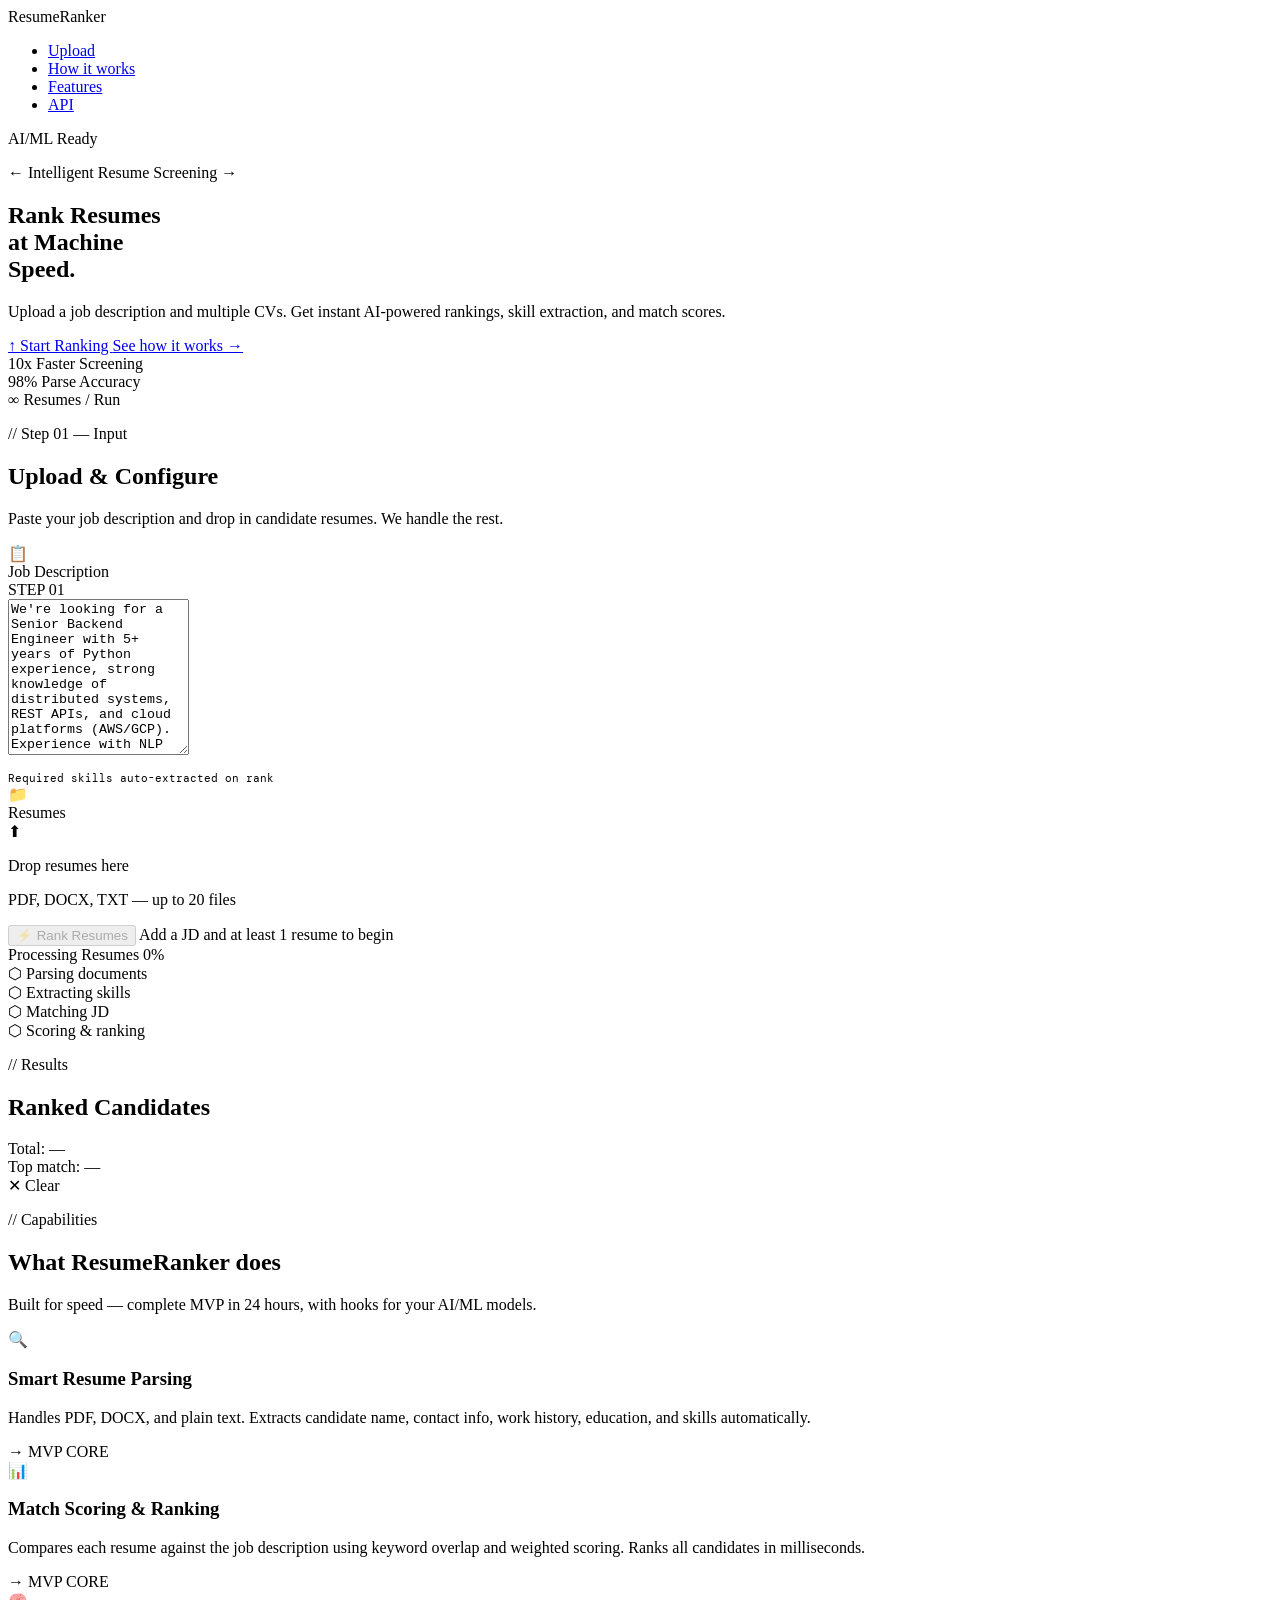
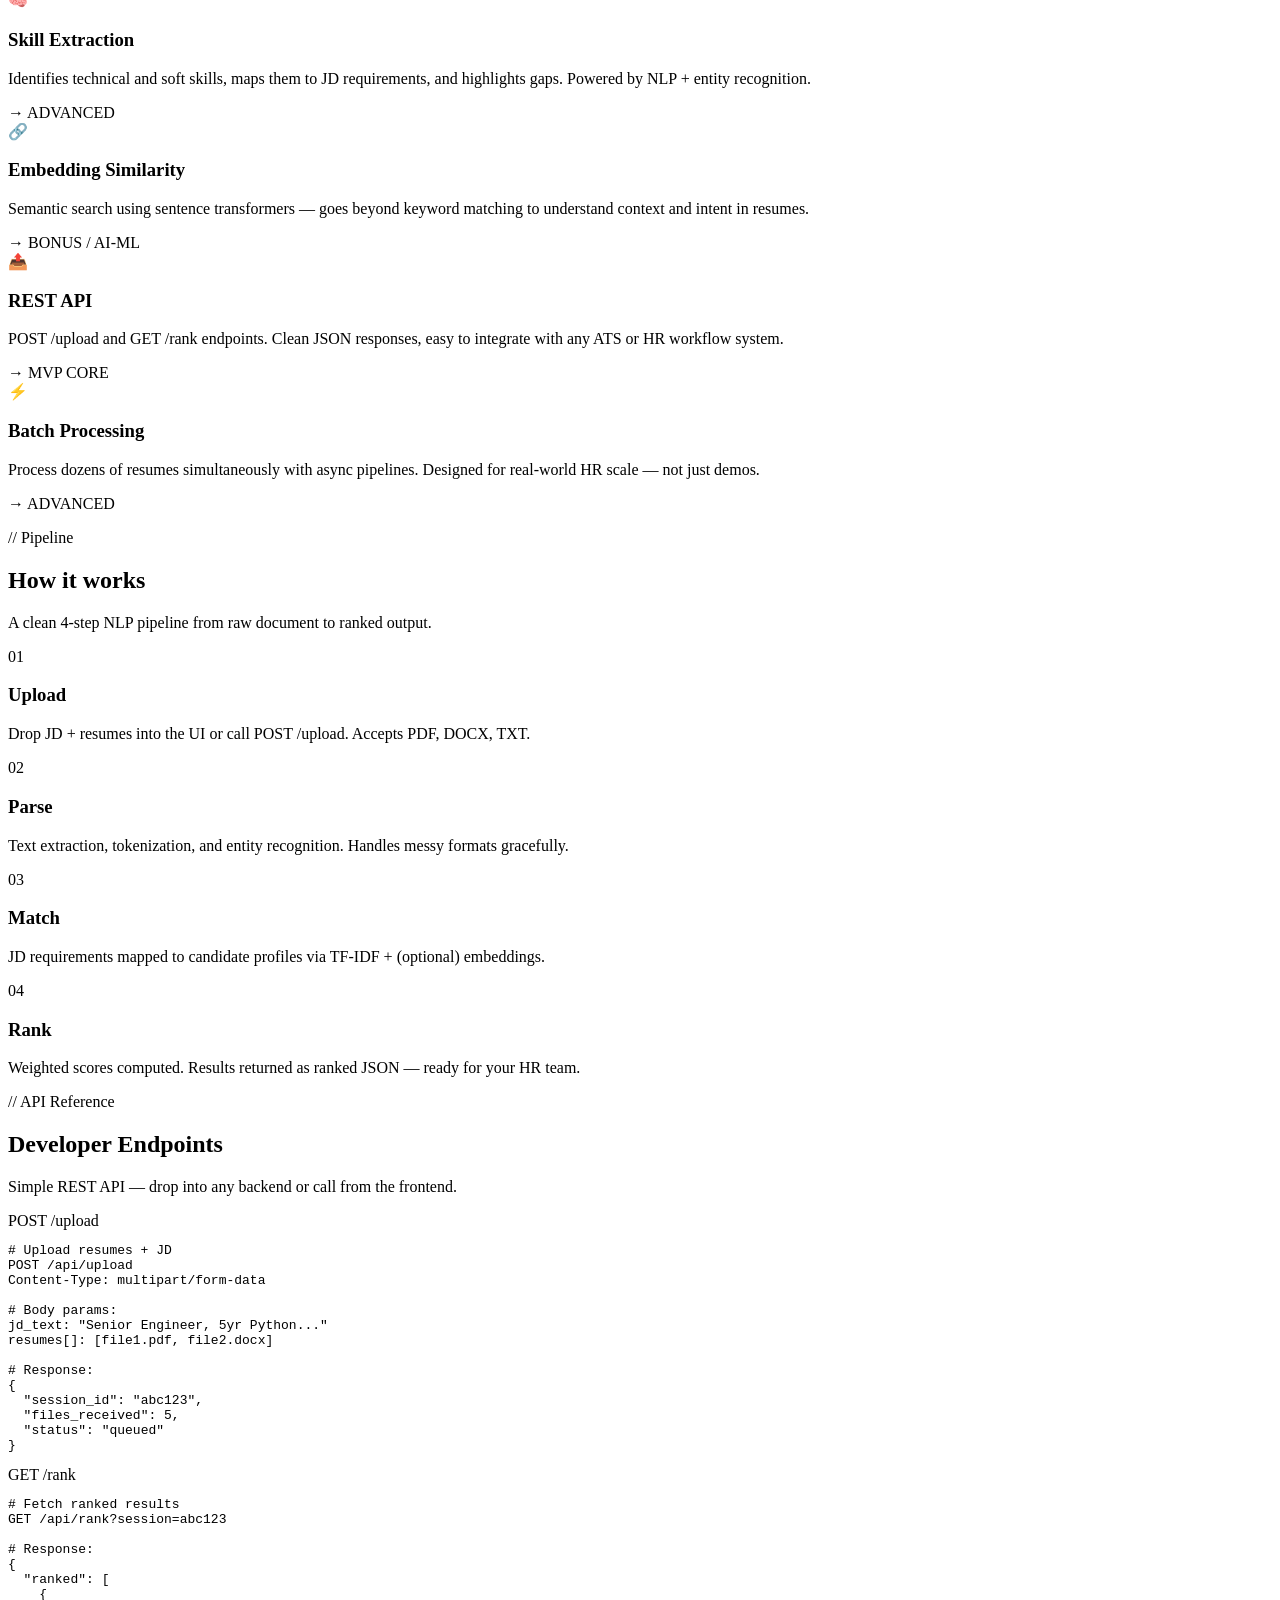
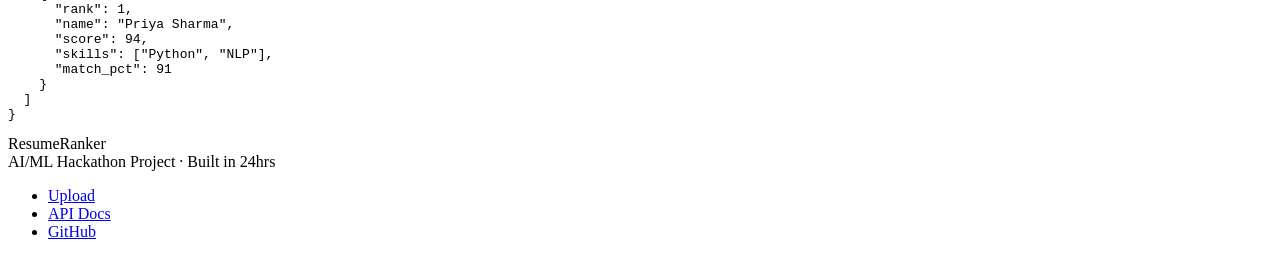
==== index.html @ 43423c72 "Add files via upload" ====
<!DOCTYPE html>
<html lang="en">
<head>
  <meta charset="UTF-8" />
  <meta name="viewport" content="width=device-width, initial-scale=1.0"/>
  <title>ResumeRanker — AI-Powered Screening</title>
  <link href="https://fonts.googleapis.com/css2?family=Syne:wght@400;600;700;800&family=DM+Mono:wght@300;400;500&family=DM+Sans:ital,wght@0,300;0,400;0,500;1,300&display=swap" rel="stylesheet"/>
    <link rel="stylesheet" href="css/style.css">
</head>
<body>

<!-- NAV -->
<nav>
  <div class="nav-logo">
    <div class="logo-dot"></div>
    ResumeRanker
  </div>
  <ul class="nav-links">
    <li><a href="#upload">Upload</a></li>
    <li><a href="#how">How it works</a></li>
    <li><a href="#features">Features</a></li>
    <li><a href="#api">API</a></li>
  </ul>
  <div class="nav-badge">AI/ML Ready</div>
</nav>

<!-- HERO -->
<section class="hero">
  <p class="hero-eyebrow">← Intelligent Resume Screening →</p>
  <h1 class="hero-title">
    Rank Resumes<br>
    <span class="line2">at</span> <span class="highlight">Machine</span><br>
    <span class="line2">Speed.</span>
  </h1>
  <p class="hero-sub">Upload a job description and multiple CVs. Get instant AI-powered rankings, skill extraction, and match scores.</p>
  <div class="hero-cta">
    <a href="#upload" class="btn-primary">
      ↑ Start Ranking
    </a>
    <a href="#how" class="btn-outline">See how it works →</a>
  </div>
  <div class="hero-stats">
    <div class="stat">
      <span class="stat-num">10<span>x</span></span>
      <span class="stat-label">Faster Screening</span>
    </div>
    <div class="stat">
      <span class="stat-num">98<span>%</span></span>
      <span class="stat-label">Parse Accuracy</span>
    </div>
    <div class="stat">
      <span class="stat-num">∞</span>
      <span class="stat-label">Resumes / Run</span>
    </div>
  </div>
</section>

<!-- UPLOAD -->
<section id="upload">
  <p class="section-label">// Step 01 — Input</p>
  <h2 class="section-title">Upload & Configure</h2>
  <p class="section-sub">Paste your job description and drop in candidate resumes. We handle the rest.</p>

  <div class="upload-grid">
    <!-- JD Panel -->
    <div class="panel">
      <div class="panel-header">
        <div class="panel-title">
          <div class="panel-icon icon-accent">📋</div>
          Job Description
        </div>
        <span class="step-badge">STEP 01</span>
      </div>
      <textarea id="jdInput" placeholder="Paste the job description here..." rows="10">We're looking for a Senior Backend Engineer with 5+ years of Python experience, strong knowledge of distributed systems, REST APIs, and cloud platforms (AWS/GCP). Experience with NLP or ML pipelines is a plus.</textarea>
      <div style="margin-top:12px; display:flex; gap:8px; align-items:center;">
        <span style="font-family:'DM Mono',monospace; font-size:0.7rem; color:var(--muted);">Required skills auto-extracted on rank</span>
      </div>
    </div>

    <!-- Resume Upload -->
    <div class="panel">
      <div class="panel-header">
        <div class="panel-title">
          <div class="panel-icon icon-teal">📁</div>
          Resumes
        </div>
        <span id="fileCount" class="count-badge" style="display:none;">0 files</span>
      </div>

      <div class="drop-zone" id="dropZone">
        <span class="drop-icon">⬆</span>
        <p class="drop-title">Drop resumes here</p>
        <p class="drop-sub">PDF, DOCX, TXT — up to 20 files</p>
        <input type="file" id="fileInput" accept=".pdf,.docx,.txt,.doc" multiple style="display:none"/>
      </div>

      <div class="file-list" id="fileList"></div>
    </div>
  </div>

  <!-- Rank Button -->
  <div class="rank-btn-wrap">
    <button id="rankBtn" disabled>
      <span id="rankBtnIcon">⚡</span>
      <span id="rankBtnText">Rank Resumes</span>
    </button>
    <span class="rank-hint">Add a JD and at least 1 resume to begin</span>
  </div>

  <!-- Progress -->
  <div id="progressSection">
    <div class="progress-header">
      <span class="progress-label">Processing Resumes</span>
      <span class="progress-pct" id="progressPct">0%</span>
    </div>
    <div class="progress-bar-bg">
      <div class="progress-bar-fill" id="progressBar"></div>
    </div>
    <div class="progress-steps">
      <div class="prog-step" id="ps1">⬡ Parsing documents</div>
      <div class="prog-step" id="ps2">⬡ Extracting skills</div>
      <div class="prog-step" id="ps3">⬡ Matching JD</div>
      <div class="prog-step" id="ps4">⬡ Scoring & ranking</div>
    </div>
  </div>
</section>

<!-- RESULTS -->
<section id="results">
  <div class="results-header">
    <div>
      <p class="section-label">// Results</p>
      <h2 class="section-title">Ranked Candidates</h2>
    </div>
    <div class="results-meta">
      <div class="meta-chip">Total: <span id="metaTotal">—</span></div>
      <div class="meta-chip">Top match: <span id="metaTop">—</span></div>
      <div class="meta-chip" style="cursor:pointer;" onclick="clearResults()">✕ Clear</div>
    </div>
  </div>
  <div class="leaderboard" id="leaderboard"></div>
</section>

<!-- FEATURES -->
<section id="features">
  <p class="section-label">// Capabilities</p>
  <h2 class="section-title">What ResumeRanker does</h2>
  <p class="section-sub">Built for speed — complete MVP in 24 hours, with hooks for your AI/ML models.</p>

  <div class="features-grid">
    <div class="feat-card">
      <span class="feat-icon">🔍</span>
      <h3 class="feat-title">Smart Resume Parsing</h3>
      <p class="feat-desc">Handles PDF, DOCX, and plain text. Extracts candidate name, contact info, work history, education, and skills automatically.</p>
      <span class="feat-tag">→ MVP CORE</span>
    </div>
    <div class="feat-card">
      <span class="feat-icon">📊</span>
      <h3 class="feat-title">Match Scoring & Ranking</h3>
      <p class="feat-desc">Compares each resume against the job description using keyword overlap and weighted scoring. Ranks all candidates in milliseconds.</p>
      <span class="feat-tag">→ MVP CORE</span>
    </div>
    <div class="feat-card">
      <span class="feat-icon">🧠</span>
      <h3 class="feat-title">Skill Extraction</h3>
      <p class="feat-desc">Identifies technical and soft skills, maps them to JD requirements, and highlights gaps. Powered by NLP + entity recognition.</p>
      <span class="feat-tag">→ ADVANCED</span>
    </div>
    <div class="feat-card">
      <span class="feat-icon">🔗</span>
      <h3 class="feat-title">Embedding Similarity</h3>
      <p class="feat-desc">Semantic search using sentence transformers — goes beyond keyword matching to understand context and intent in resumes.</p>
      <span class="feat-tag">→ BONUS / AI-ML</span>
    </div>
    <div class="feat-card">
      <span class="feat-icon">📤</span>
      <h3 class="feat-title">REST API</h3>
      <p class="feat-desc">POST /upload and GET /rank endpoints. Clean JSON responses, easy to integrate with any ATS or HR workflow system.</p>
      <span class="feat-tag">→ MVP CORE</span>
    </div>
    <div class="feat-card">
      <span class="feat-icon">⚡</span>
      <h3 class="feat-title">Batch Processing</h3>
      <p class="feat-desc">Process dozens of resumes simultaneously with async pipelines. Designed for real-world HR scale — not just demos.</p>
      <span class="feat-tag">→ ADVANCED</span>
    </div>
  </div>
</section>

<!-- HOW IT WORKS -->
<section id="how">
  <p class="section-label">// Pipeline</p>
  <h2 class="section-title">How it works</h2>
  <p class="section-sub">A clean 4-step NLP pipeline from raw document to ranked output.</p>

  <div class="how-steps">
    <div class="how-step">
      <div class="how-num">01</div>
      <h3 class="how-title">Upload</h3>
      <p class="how-desc">Drop JD + resumes into the UI or call POST /upload. Accepts PDF, DOCX, TXT.</p>
    </div>
    <div class="how-step">
      <div class="how-num">02</div>
      <h3 class="how-title">Parse</h3>
      <p class="how-desc">Text extraction, tokenization, and entity recognition. Handles messy formats gracefully.</p>
    </div>
    <div class="how-step">
      <div class="how-num">03</div>
      <h3 class="how-title">Match</h3>
      <p class="how-desc">JD requirements mapped to candidate profiles via TF-IDF + (optional) embeddings.</p>
    </div>
    <div class="how-step">
      <div class="how-num">04</div>
      <h3 class="how-title">Rank</h3>
      <p class="how-desc">Weighted scores computed. Results returned as ranked JSON — ready for your HR team.</p>
    </div>
  </div>
</section>

<!-- API -->
<section id="api">
  <p class="section-label">// API Reference</p>
  <h2 class="section-title">Developer Endpoints</h2>
  <p class="section-sub">Simple REST API — drop into any backend or call from the frontend.</p>

  <div class="api-grid">
    <div class="code-block">
      <div class="code-header">
        <div class="code-dots">
          <div class="dot dot-r"></div>
          <div class="dot dot-y"></div>
          <div class="dot dot-g"></div>
        </div>
        <span class="code-title">POST /upload</span>
      </div>
      <pre><span class="cm"># Upload resumes + JD</span>
<span class="kw">POST</span> /api/upload
<span class="key">Content-Type</span>: multipart/form-data

<span class="cm"># Body params:</span>
<span class="key">jd_text</span>: <span class="str">"Senior Engineer, 5yr Python..."</span>
<span class="key">resumes[]</span>: [file1.pdf, file2.docx]

<span class="cm"># Response:</span>
{
  <span class="key">"session_id"</span>: <span class="str">"abc123"</span>,
  <span class="key">"files_received"</span>: <span class="num">5</span>,
  <span class="key">"status"</span>: <span class="str">"queued"</span>
}</pre>
    </div>

    <div class="code-block">
      <div class="code-header">
        <div class="code-dots">
          <div class="dot dot-r"></div>
          <div class="dot dot-y"></div>
          <div class="dot dot-g"></div>
        </div>
        <span class="code-title">GET /rank</span>
      </div>
      <pre><span class="cm"># Fetch ranked results</span>
<span class="kw">GET</span> /api/rank?session=abc123

<span class="cm"># Response:</span>
{
  <span class="key">"ranked"</span>: [
    {
      <span class="key">"rank"</span>: <span class="num">1</span>,
      <span class="key">"name"</span>: <span class="str">"Priya Sharma"</span>,
      <span class="key">"score"</span>: <span class="num">94</span>,
      <span class="key">"skills"</span>: [<span class="str">"Python"</span>, <span class="str">"NLP"</span>],
      <span class="key">"match_pct"</span>: <span class="num">91</span>
    }
  ]
}</pre>
    </div>
  </div>
</section>

<!-- FOOTER -->
<footer>
  <div class="footer-logo">
    <div class="logo-dot"></div>
    ResumeRanker
  </div>
  <span class="footer-copy">AI/ML Hackathon Project · Built in 24hrs</span>
  <ul class="footer-links">
    <li><a href="#upload">Upload</a></li>
    <li><a href="#api">API Docs</a></li>
    <li><a href="#">GitHub</a></li>
  </ul>
</footer>

<!-- TOAST -->
<div class="toast" id="toast"></div>
<script src="js/app.js"></script>

</body>
</html>
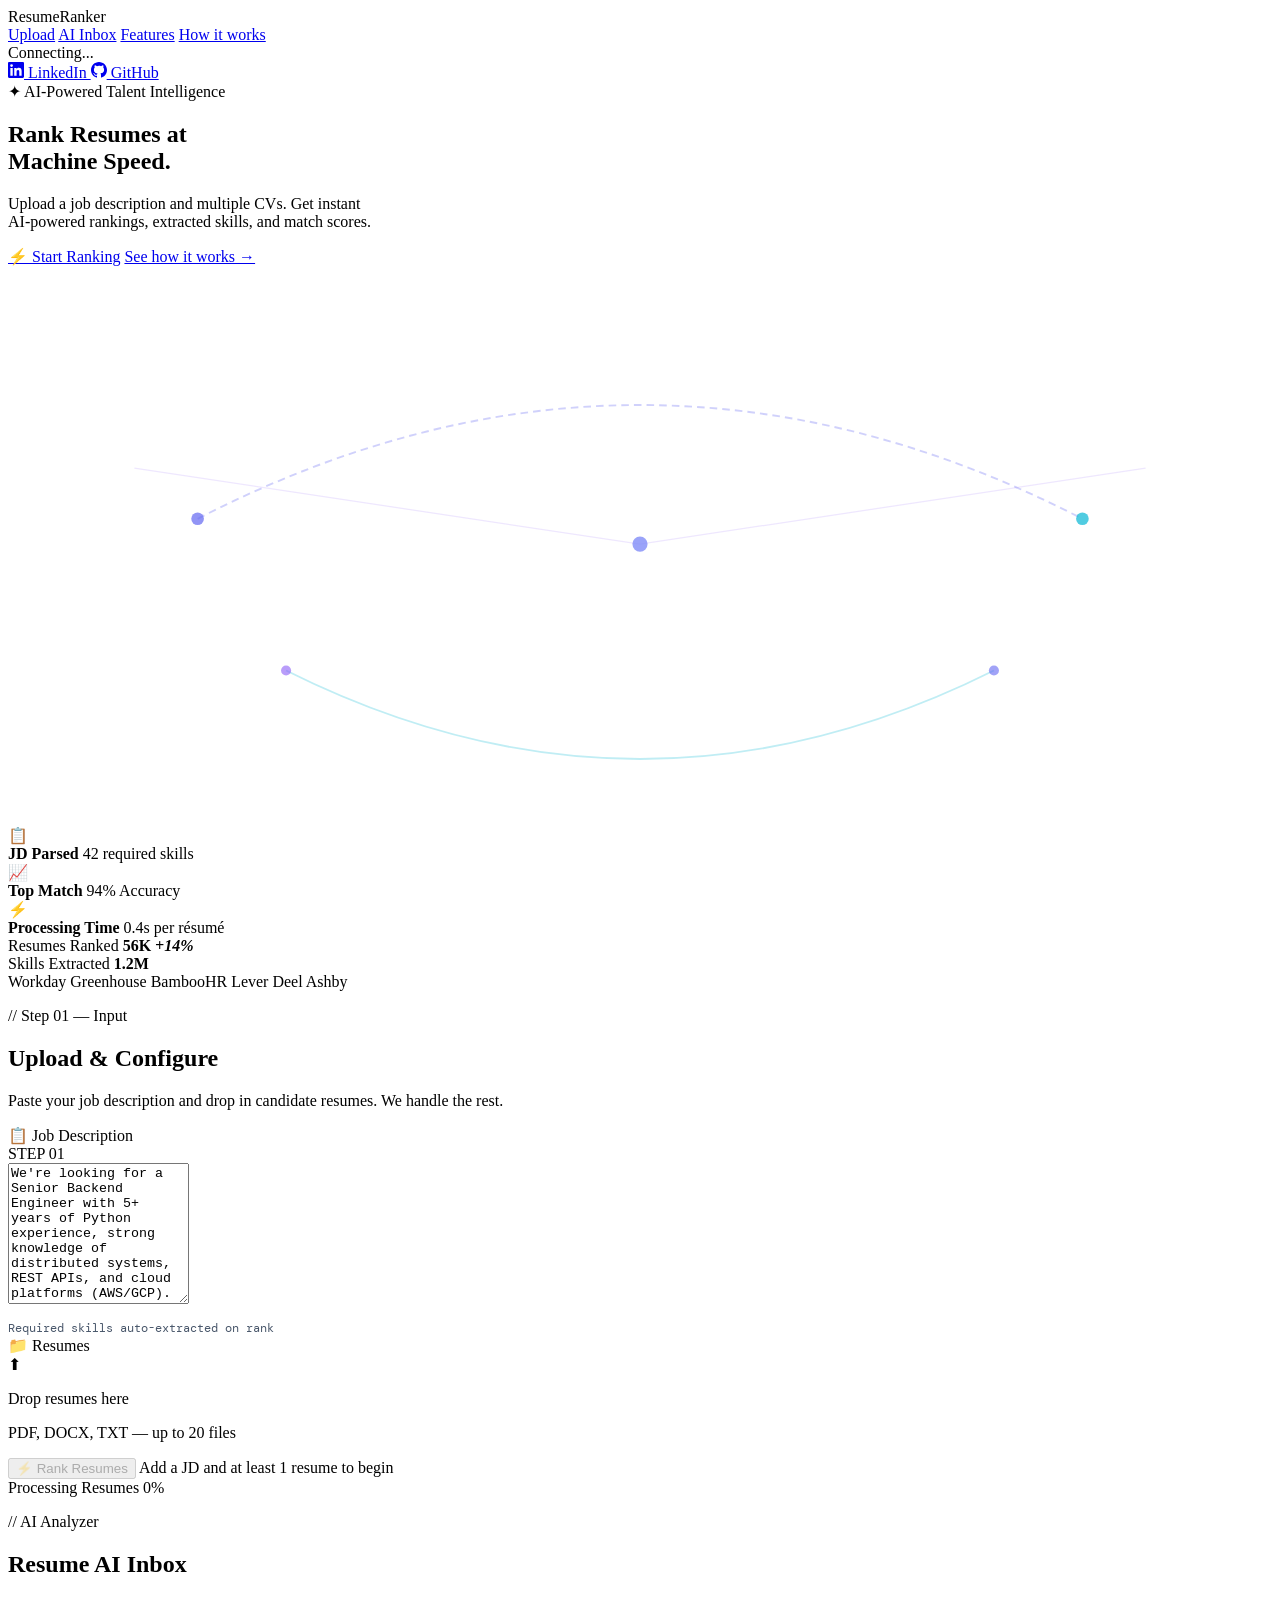
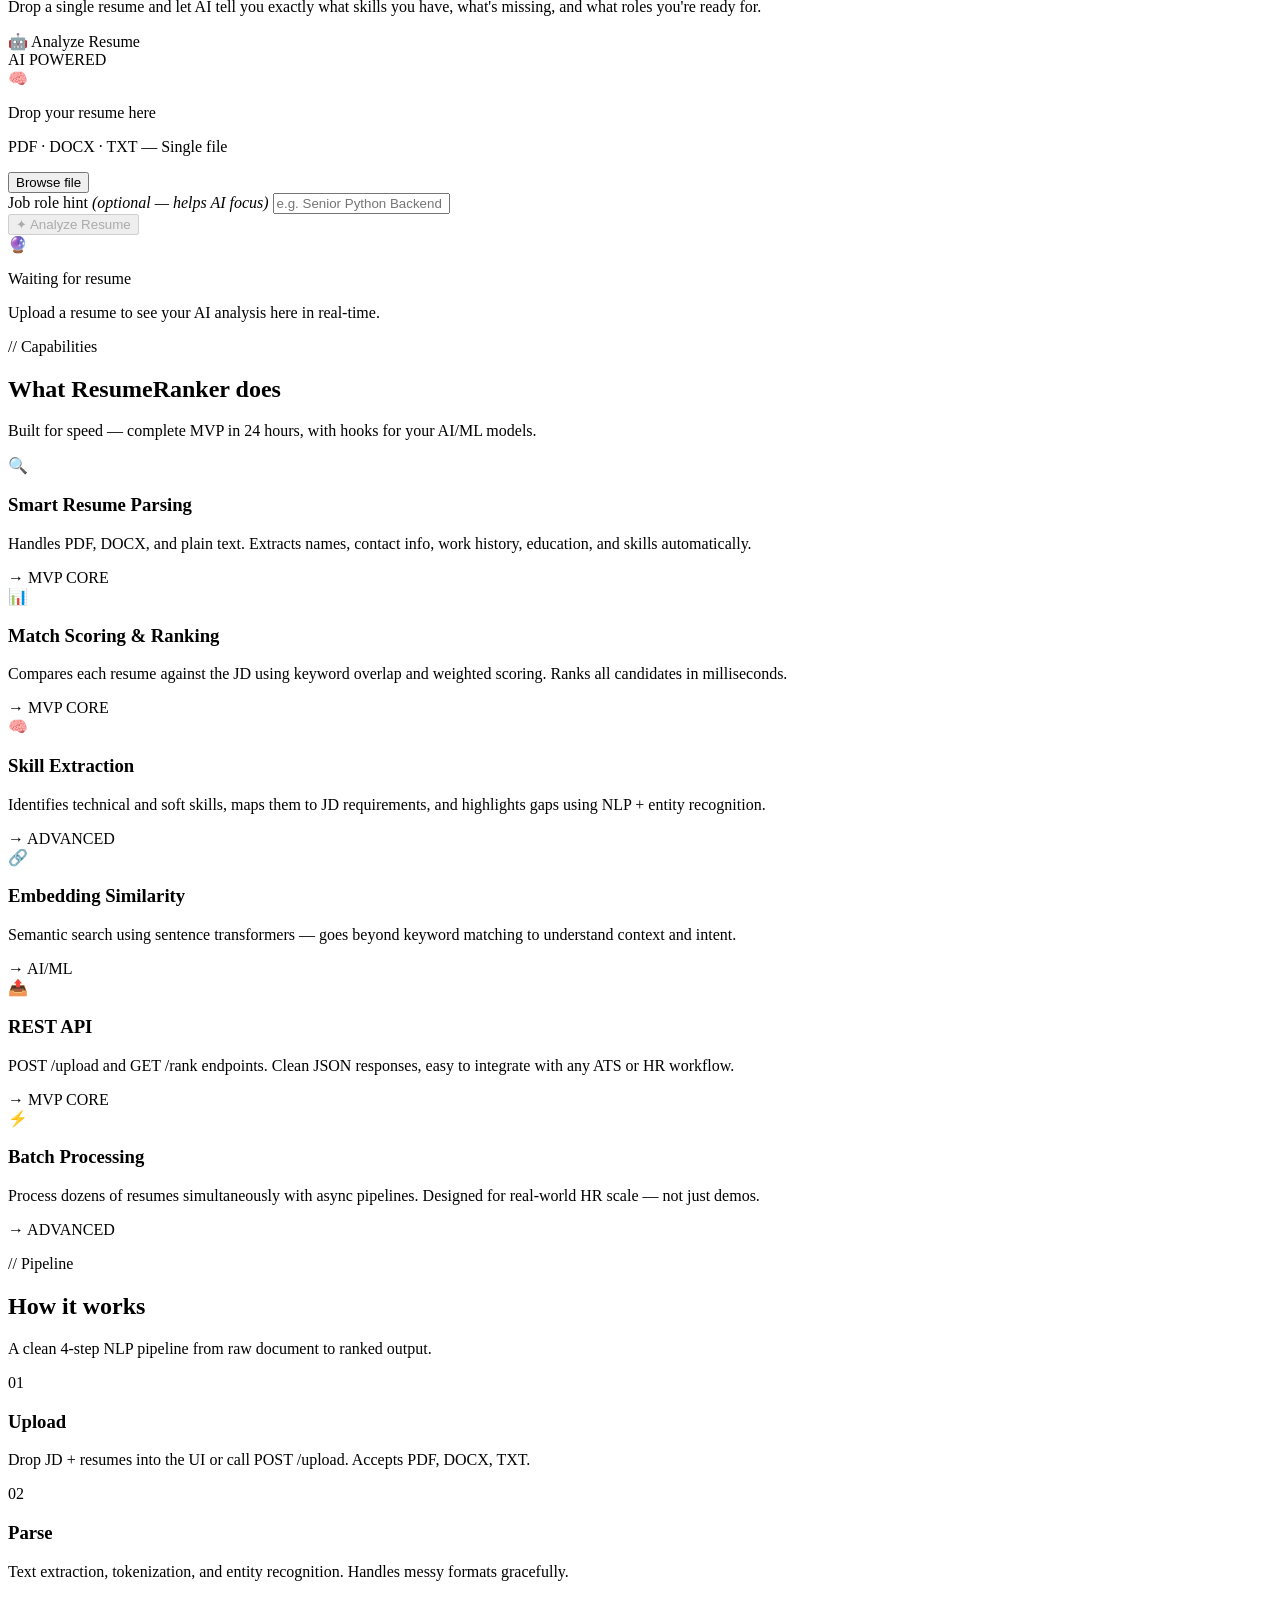
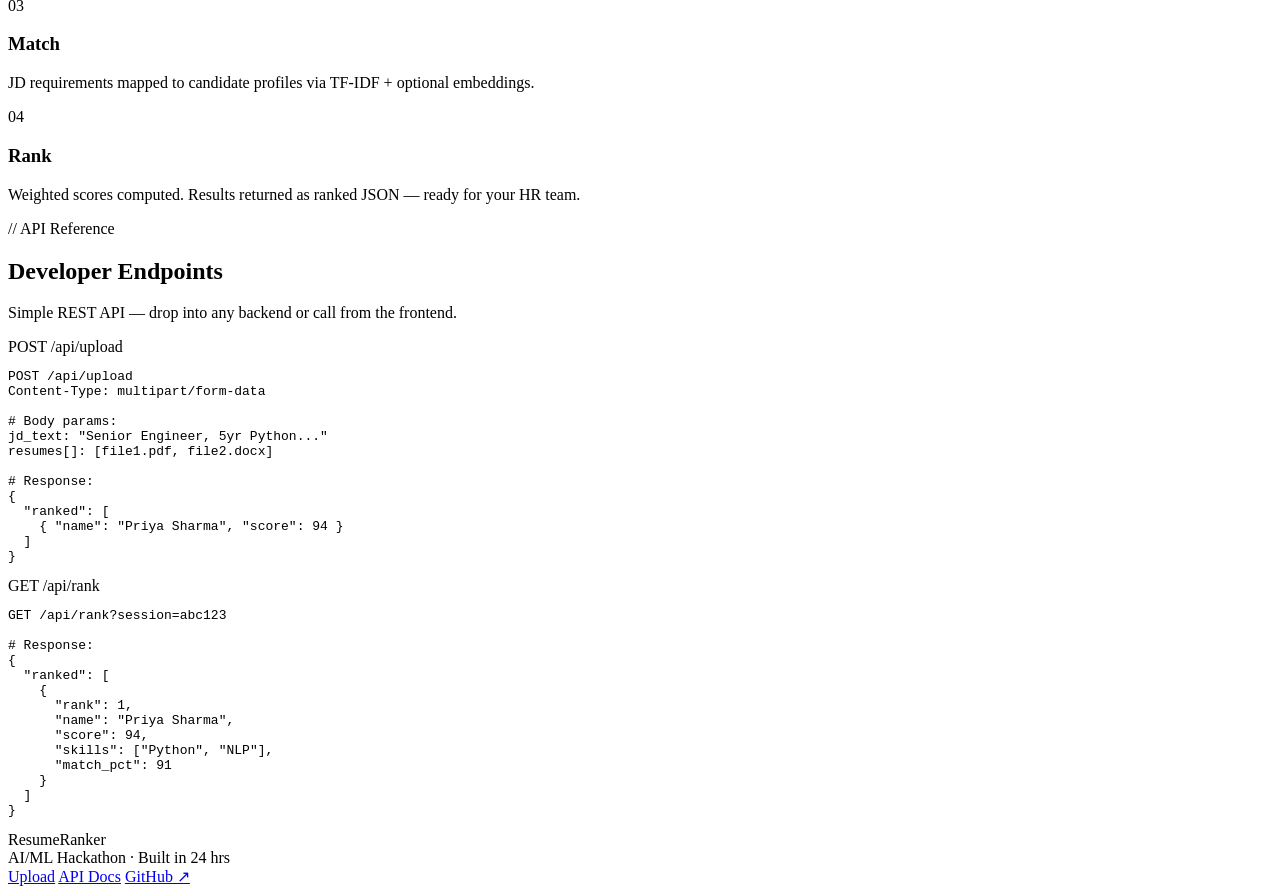
==== commit be5e9ca2: "Rename frontend/index.html to index.html" ====
--- a/index.html
+++ b/index.html
@@ -1,299 +1,474 @@
-<!DOCTYPE html>
-<html lang="en">
-<head>
-  <meta charset="UTF-8" />
-  <meta name="viewport" content="width=device-width, initial-scale=1.0"/>
-  <title>ResumeRanker — AI-Powered Screening</title>
-  <link href="https://fonts.googleapis.com/css2?family=Syne:wght@400;600;700;800&family=DM+Mono:wght@300;400;500&family=DM+Sans:ital,wght@0,300;0,400;0,500;1,300&display=swap" rel="stylesheet"/>
-    <link rel="stylesheet" href="css/style.css">
-</head>
-<body>
-
-<!-- NAV -->
-<nav>
-  <div class="nav-logo">
-    <div class="logo-dot"></div>
-    ResumeRanker
-  </div>
-  <ul class="nav-links">
-    <li><a href="#upload">Upload</a></li>
-    <li><a href="#how">How it works</a></li>
-    <li><a href="#features">Features</a></li>
-    <li><a href="#api">API</a></li>
-  </ul>
-  <div class="nav-badge">AI/ML Ready</div>
-</nav>
-
-<!-- HERO -->
-<section class="hero">
-  <p class="hero-eyebrow">← Intelligent Resume Screening →</p>
-  <h1 class="hero-title">
-    Rank Resumes<br>
-    <span class="line2">at</span> <span class="highlight">Machine</span><br>
-    <span class="line2">Speed.</span>
-  </h1>
-  <p class="hero-sub">Upload a job description and multiple CVs. Get instant AI-powered rankings, skill extraction, and match scores.</p>
-  <div class="hero-cta">
-    <a href="#upload" class="btn-primary">
-      ↑ Start Ranking
-    </a>
-    <a href="#how" class="btn-outline">See how it works →</a>
-  </div>
-  <div class="hero-stats">
-    <div class="stat">
-      <span class="stat-num">10<span>x</span></span>
-      <span class="stat-label">Faster Screening</span>
-    </div>
-    <div class="stat">
-      <span class="stat-num">98<span>%</span></span>
-      <span class="stat-label">Parse Accuracy</span>
-    </div>
-    <div class="stat">
-      <span class="stat-num">∞</span>
-      <span class="stat-label">Resumes / Run</span>
-    </div>
-  </div>
-</section>
-
-<!-- UPLOAD -->
-<section id="upload">
-  <p class="section-label">// Step 01 — Input</p>
-  <h2 class="section-title">Upload & Configure</h2>
-  <p class="section-sub">Paste your job description and drop in candidate resumes. We handle the rest.</p>
-
-  <div class="upload-grid">
-    <!-- JD Panel -->
-    <div class="panel">
-      <div class="panel-header">
-        <div class="panel-title">
-          <div class="panel-icon icon-accent">📋</div>
-          Job Description
-        </div>
-        <span class="step-badge">STEP 01</span>
-      </div>
-      <textarea id="jdInput" placeholder="Paste the job description here..." rows="10">We're looking for a Senior Backend Engineer with 5+ years of Python experience, strong knowledge of distributed systems, REST APIs, and cloud platforms (AWS/GCP). Experience with NLP or ML pipelines is a plus.</textarea>
-      <div style="margin-top:12px; display:flex; gap:8px; align-items:center;">
-        <span style="font-family:'DM Mono',monospace; font-size:0.7rem; color:var(--muted);">Required skills auto-extracted on rank</span>
-      </div>
-    </div>
-
-    <!-- Resume Upload -->
-    <div class="panel">
-      <div class="panel-header">
-        <div class="panel-title">
-          <div class="panel-icon icon-teal">📁</div>
-          Resumes
-        </div>
-        <span id="fileCount" class="count-badge" style="display:none;">0 files</span>
-      </div>
-
-      <div class="drop-zone" id="dropZone">
-        <span class="drop-icon">⬆</span>
-        <p class="drop-title">Drop resumes here</p>
-        <p class="drop-sub">PDF, DOCX, TXT — up to 20 files</p>
-        <input type="file" id="fileInput" accept=".pdf,.docx,.txt,.doc" multiple style="display:none"/>
-      </div>
-
-      <div class="file-list" id="fileList"></div>
-    </div>
-  </div>
-
-  <!-- Rank Button -->
-  <div class="rank-btn-wrap">
-    <button id="rankBtn" disabled>
-      <span id="rankBtnIcon">⚡</span>
-      <span id="rankBtnText">Rank Resumes</span>
-    </button>
-    <span class="rank-hint">Add a JD and at least 1 resume to begin</span>
-  </div>
-
-  <!-- Progress -->
-  <div id="progressSection">
-    <div class="progress-header">
-      <span class="progress-label">Processing Resumes</span>
-      <span class="progress-pct" id="progressPct">0%</span>
-    </div>
-    <div class="progress-bar-bg">
-      <div class="progress-bar-fill" id="progressBar"></div>
-    </div>
-    <div class="progress-steps">
-      <div class="prog-step" id="ps1">⬡ Parsing documents</div>
-      <div class="prog-step" id="ps2">⬡ Extracting skills</div>
-      <div class="prog-step" id="ps3">⬡ Matching JD</div>
-      <div class="prog-step" id="ps4">⬡ Scoring & ranking</div>
-    </div>
-  </div>
-</section>
-
-<!-- RESULTS -->
-<section id="results">
-  <div class="results-header">
-    <div>
-      <p class="section-label">// Results</p>
-      <h2 class="section-title">Ranked Candidates</h2>
-    </div>
-    <div class="results-meta">
-      <div class="meta-chip">Total: <span id="metaTotal">—</span></div>
-      <div class="meta-chip">Top match: <span id="metaTop">—</span></div>
-      <div class="meta-chip" style="cursor:pointer;" onclick="clearResults()">✕ Clear</div>
-    </div>
-  </div>
-  <div class="leaderboard" id="leaderboard"></div>
-</section>
-
-<!-- FEATURES -->
-<section id="features">
-  <p class="section-label">// Capabilities</p>
-  <h2 class="section-title">What ResumeRanker does</h2>
-  <p class="section-sub">Built for speed — complete MVP in 24 hours, with hooks for your AI/ML models.</p>
-
-  <div class="features-grid">
-    <div class="feat-card">
-      <span class="feat-icon">🔍</span>
-      <h3 class="feat-title">Smart Resume Parsing</h3>
-      <p class="feat-desc">Handles PDF, DOCX, and plain text. Extracts candidate name, contact info, work history, education, and skills automatically.</p>
-      <span class="feat-tag">→ MVP CORE</span>
-    </div>
-    <div class="feat-card">
-      <span class="feat-icon">📊</span>
-      <h3 class="feat-title">Match Scoring & Ranking</h3>
-      <p class="feat-desc">Compares each resume against the job description using keyword overlap and weighted scoring. Ranks all candidates in milliseconds.</p>
-      <span class="feat-tag">→ MVP CORE</span>
-    </div>
-    <div class="feat-card">
-      <span class="feat-icon">🧠</span>
-      <h3 class="feat-title">Skill Extraction</h3>
-      <p class="feat-desc">Identifies technical and soft skills, maps them to JD requirements, and highlights gaps. Powered by NLP + entity recognition.</p>
-      <span class="feat-tag">→ ADVANCED</span>
-    </div>
-    <div class="feat-card">
-      <span class="feat-icon">🔗</span>
-      <h3 class="feat-title">Embedding Similarity</h3>
-      <p class="feat-desc">Semantic search using sentence transformers — goes beyond keyword matching to understand context and intent in resumes.</p>
-      <span class="feat-tag">→ BONUS / AI-ML</span>
-    </div>
-    <div class="feat-card">
-      <span class="feat-icon">📤</span>
-      <h3 class="feat-title">REST API</h3>
-      <p class="feat-desc">POST /upload and GET /rank endpoints. Clean JSON responses, easy to integrate with any ATS or HR workflow system.</p>
-      <span class="feat-tag">→ MVP CORE</span>
-    </div>
-    <div class="feat-card">
-      <span class="feat-icon">⚡</span>
-      <h3 class="feat-title">Batch Processing</h3>
-      <p class="feat-desc">Process dozens of resumes simultaneously with async pipelines. Designed for real-world HR scale — not just demos.</p>
-      <span class="feat-tag">→ ADVANCED</span>
-    </div>
-  </div>
-</section>
-
-<!-- HOW IT WORKS -->
-<section id="how">
-  <p class="section-label">// Pipeline</p>
-  <h2 class="section-title">How it works</h2>
-  <p class="section-sub">A clean 4-step NLP pipeline from raw document to ranked output.</p>
-
-  <div class="how-steps">
-    <div class="how-step">
-      <div class="how-num">01</div>
-      <h3 class="how-title">Upload</h3>
-      <p class="how-desc">Drop JD + resumes into the UI or call POST /upload. Accepts PDF, DOCX, TXT.</p>
-    </div>
-    <div class="how-step">
-      <div class="how-num">02</div>
-      <h3 class="how-title">Parse</h3>
-      <p class="how-desc">Text extraction, tokenization, and entity recognition. Handles messy formats gracefully.</p>
-    </div>
-    <div class="how-step">
-      <div class="how-num">03</div>
-      <h3 class="how-title">Match</h3>
-      <p class="how-desc">JD requirements mapped to candidate profiles via TF-IDF + (optional) embeddings.</p>
-    </div>
-    <div class="how-step">
-      <div class="how-num">04</div>
-      <h3 class="how-title">Rank</h3>
-      <p class="how-desc">Weighted scores computed. Results returned as ranked JSON — ready for your HR team.</p>
-    </div>
-  </div>
-</section>
-
-<!-- API -->
-<section id="api">
-  <p class="section-label">// API Reference</p>
-  <h2 class="section-title">Developer Endpoints</h2>
-  <p class="section-sub">Simple REST API — drop into any backend or call from the frontend.</p>
-
-  <div class="api-grid">
-    <div class="code-block">
-      <div class="code-header">
-        <div class="code-dots">
-          <div class="dot dot-r"></div>
-          <div class="dot dot-y"></div>
-          <div class="dot dot-g"></div>
-        </div>
-        <span class="code-title">POST /upload</span>
-      </div>
-      <pre><span class="cm"># Upload resumes + JD</span>
-<span class="kw">POST</span> /api/upload
-<span class="key">Content-Type</span>: multipart/form-data
-
-<span class="cm"># Body params:</span>
-<span class="key">jd_text</span>: <span class="str">"Senior Engineer, 5yr Python..."</span>
-<span class="key">resumes[]</span>: [file1.pdf, file2.docx]
-
-<span class="cm"># Response:</span>
-{
-  <span class="key">"session_id"</span>: <span class="str">"abc123"</span>,
-  <span class="key">"files_received"</span>: <span class="num">5</span>,
-  <span class="key">"status"</span>: <span class="str">"queued"</span>
-}</pre>
-    </div>
-
-    <div class="code-block">
-      <div class="code-header">
-        <div class="code-dots">
-          <div class="dot dot-r"></div>
-          <div class="dot dot-y"></div>
-          <div class="dot dot-g"></div>
-        </div>
-        <span class="code-title">GET /rank</span>
-      </div>
-      <pre><span class="cm"># Fetch ranked results</span>
-<span class="kw">GET</span> /api/rank?session=abc123
-
-<span class="cm"># Response:</span>
-{
-  <span class="key">"ranked"</span>: [
-    {
-      <span class="key">"rank"</span>: <span class="num">1</span>,
-      <span class="key">"name"</span>: <span class="str">"Priya Sharma"</span>,
-      <span class="key">"score"</span>: <span class="num">94</span>,
-      <span class="key">"skills"</span>: [<span class="str">"Python"</span>, <span class="str">"NLP"</span>],
-      <span class="key">"match_pct"</span>: <span class="num">91</span>
-    }
-  ]
-}</pre>
-    </div>
-  </div>
-</section>
-
-<!-- FOOTER -->
-<footer>
-  <div class="footer-logo">
-    <div class="logo-dot"></div>
-    ResumeRanker
-  </div>
-  <span class="footer-copy">AI/ML Hackathon Project · Built in 24hrs</span>
-  <ul class="footer-links">
-    <li><a href="#upload">Upload</a></li>
-    <li><a href="#api">API Docs</a></li>
-    <li><a href="#">GitHub</a></li>
-  </ul>
-</footer>
-
-<!-- TOAST -->
-<div class="toast" id="toast"></div>
-<script src="js/app.js"></script>
-
-</body>
-</html>+<!DOCTYPE html>
+<html lang="en">
+<head>
+  <meta charset="UTF-8" />
+  <meta name="viewport" content="width=device-width, initial-scale=1.0"/>
+  <title>ResumeRanker — AI-Powered Candidate Screening</title>
+  <meta name="description" content="Upload resumes and job descriptions. Get instant AI-powered rankings, skill extraction, and match scores.">
+  <link rel="preconnect" href="https://fonts.googleapis.com">
+  <link rel="preconnect" href="https://fonts.gstatic.com" crossorigin>
+  <link href="https://fonts.googleapis.com/css2?family=Plus+Jakarta+Sans:wght@400;500;600;700;800&family=DM+Mono:wght@400;500&display=swap" rel="stylesheet">
+  <link rel="stylesheet" href="css/style.css">
+  <link rel="stylesheet" href="css/nexori.css">
+  <link rel="stylesheet" href="css/ai_inbox.css">
+</head>
+<body class="nexori-body">
+
+<div class="nexori-page">
+
+  <!-- ══ NAV ══ -->
+  <nav class="nx-nav">
+    <div class="nx-logo">ResumeRanker</div>
+
+    <div class="nx-pill-nav">
+      <a href="#upload">Upload</a>
+      <a href="#ai-inbox">AI Inbox</a>
+      <a href="#features-section">Features</a>
+      <a href="#how-section">How it works</a>
+      <div class="api-status" id="apiStatus">
+        <span class="status-dot"></span>
+        <span class="status-text">Connecting...</span>
+      </div>
+    </div>
+
+    <div class="nx-auth">
+      <a href="https://www.linkedin.com" target="_blank" rel="noopener" class="nx-social-btn" title="LinkedIn">
+        <svg xmlns="http://www.w3.org/2000/svg" width="16" height="16" viewBox="0 0 24 24" fill="currentColor"><path d="M20.447 20.452h-3.554v-5.569c0-1.328-.027-3.037-1.852-3.037-1.853 0-2.136 1.445-2.136 2.939v5.667H9.351V9h3.414v1.561h.046c.477-.9 1.637-1.85 3.37-1.85 3.601 0 4.267 2.37 4.267 5.455v6.286zM5.337 7.433a2.062 2.062 0 0 1-2.063-2.065 2.064 2.064 0 1 1 2.063 2.065zm1.782 13.019H3.555V9h3.564v11.452zM22.225 0H1.771C.792 0 0 .774 0 1.729v20.542C0 23.227.792 24 1.771 24h20.451C23.2 24 24 23.227 24 22.271V1.729C24 .774 23.2 0 22.222 0h.003z"/></svg>
+        LinkedIn
+      </a>
+      <a href="https://github.com" target="_blank" rel="noopener" class="nx-social-btn nx-social-btn-dark" title="GitHub">
+        <svg xmlns="http://www.w3.org/2000/svg" width="16" height="16" viewBox="0 0 24 24" fill="currentColor"><path d="M12 0C5.374 0 0 5.373 0 12c0 5.302 3.438 9.8 8.207 11.387.599.111.793-.261.793-.577v-2.234c-3.338.726-4.033-1.416-4.033-1.416-.546-1.387-1.333-1.756-1.333-1.756-1.089-.745.083-.729.083-.729 1.205.084 1.839 1.237 1.839 1.237 1.07 1.834 2.807 1.304 3.492.997.107-.775.418-1.305.762-1.604-2.665-.305-5.467-1.334-5.467-5.931 0-1.311.469-2.381 1.236-3.221-.124-.303-.535-1.524.117-3.176 0 0 1.008-.322 3.301 1.23A11.509 11.509 0 0 1 12 5.803c1.02.005 2.047.138 3.006.404 2.291-1.552 3.297-1.23 3.297-1.23.653 1.653.242 2.874.118 3.176.77.84 1.235 1.911 1.235 3.221 0 4.609-2.807 5.624-5.479 5.921.43.372.823 1.102.823 2.222v3.293c0 .319.192.694.801.576C20.566 21.797 24 17.3 24 12c0-6.627-5.373-12-12-12z"/></svg>
+        GitHub
+      </a>
+    </div>
+  </nav>
+
+  <!-- ══ HERO ══ -->
+  <section class="nx-hero">
+    <div class="nx-eyebrow">✦ AI-Powered Talent Intelligence</div>
+
+    <h1 class="nx-h1">
+      Rank Resumes at<br>
+      <span class="gradient-text">Machine Speed.</span>
+    </h1>
+
+    <p class="nx-hero-sub">
+      Upload a job description and multiple CVs. Get instant<br>
+      AI-powered rankings, extracted skills, and match scores.
+    </p>
+
+    <div class="nx-hero-actions">
+      <a href="#upload" class="nx-btn nx-btn-large nx-btn-solid">⚡ Start Ranking</a>
+      <a href="#how-section" class="nx-btn nx-btn-large nx-btn-outline">See how it works →</a>
+    </div>
+
+    <!-- HERO GRAPHIC -->
+    <div class="nx-graphic">
+      <div class="nx-globe"></div>
+
+      <svg class="nx-lines" viewBox="0 0 1000 440" preserveAspectRatio="none">
+        <path d="M 150 200 Q 500 20 850 200" fill="none" stroke="rgba(99,102,241,0.3)" stroke-width="1.5" stroke-dasharray="6 4"/>
+        <path d="M 220 320 Q 500 460 780 320" fill="none" stroke="rgba(6,182,212,0.25)" stroke-width="1.5"/>
+        <path d="M 100 160 L 500 220 L 900 160" fill="none" stroke="rgba(139,92,246,0.15)" stroke-width="1"/>
+        <circle cx="150" cy="200" r="5" fill="#6366f1" opacity="0.7"/>
+        <circle cx="850" cy="200" r="5" fill="#06b6d4" opacity="0.7"/>
+        <circle cx="220" cy="320" r="4" fill="#8b5cf6" opacity="0.6"/>
+        <circle cx="780" cy="320" r="4" fill="#6366f1" opacity="0.6"/>
+        <circle cx="500" cy="220" r="6" fill="#818cf8" opacity="0.8"/>
+      </svg>
+
+      <!-- Floating Cards -->
+      <div class="nx-float-card card-tl">
+        <div class="card-icon nx-yellow">📋</div>
+        <div class="card-text">
+          <strong>JD Parsed</strong>
+          <span>42 required skills</span>
+        </div>
+      </div>
+
+      <div class="nx-float-card card-tr">
+        <div class="card-icon nx-blue">📈</div>
+        <div class="card-text">
+          <strong>Top Match</strong>
+          <span>94% Accuracy</span>
+        </div>
+      </div>
+
+      <div class="nx-float-card card-mc">
+        <div class="card-icon nx-purple">⚡</div>
+        <div class="card-text">
+          <strong>Processing Time</strong>
+          <span>0.4s per résumé</span>
+        </div>
+      </div>
+
+      <div class="nx-float-card card-bl">
+        <div class="card-data">
+          <span>Resumes Ranked</span>
+          <strong>56K <em>+14%</em></strong>
+        </div>
+      </div>
+
+      <div class="nx-float-card card-br">
+        <div class="card-data">
+          <span>Skills Extracted</span>
+          <strong>1.2M</strong>
+        </div>
+      </div>
+    </div>
+
+    <!-- PARTNERS STRIP -->
+    <div class="nx-logos-strip">
+      <span>Workday</span>
+      <span>Greenhouse</span>
+      <span>BambooHR</span>
+      <span>Lever</span>
+      <span>Deel</span>
+      <span>Ashby</span>
+    </div>
+  </section>
+
+  <!-- ══ MAIN CONTENT ══ -->
+  <div class="nx-legacy-wrapper">
+
+    <!-- UPLOAD -->
+    <section id="upload">
+      <p class="nx-section-label">// Step 01 — Input</p>
+      <h2 class="section-title">Upload &amp; Configure</h2>
+      <p class="section-sub">Paste your job description and drop in candidate resumes. We handle the rest.</p>
+
+      <div class="upload-grid">
+        <!-- JD Panel -->
+        <div class="panel">
+          <div class="panel-header">
+            <div class="panel-title">📋 Job Description</div>
+            <span class="step-badge">STEP 01</span>
+          </div>
+          <textarea id="jdInput" placeholder="Paste the job description here..." rows="9">We're looking for a Senior Backend Engineer with 5+ years of Python experience, strong knowledge of distributed systems, REST APIs, and cloud platforms (AWS/GCP). Experience with NLP or ML pipelines is a plus.</textarea>
+          <div style="margin-top:10px;">
+            <span style="font-family:'DM Mono',monospace; font-size:0.72rem; color:#475569;">Required skills auto-extracted on rank</span>
+          </div>
+        </div>
+
+        <!-- Resume Panel -->
+        <div class="panel">
+          <div class="panel-header">
+            <div class="panel-title">📁 Resumes</div>
+            <span id="fileCount" class="count-badge" style="display:none;">0 files</span>
+          </div>
+          <div class="drop-zone" id="dropZone">
+            <span class="drop-icon">⬆</span>
+            <p class="drop-title">Drop resumes here</p>
+            <p class="drop-sub">PDF, DOCX, TXT — up to 20 files</p>
+            <input type="file" id="fileInput" accept=".pdf,.docx,.txt,.doc" multiple style="display:none"/>
+          </div>
+          <div class="file-list" id="fileList"></div>
+        </div>
+      </div>
+
+      <!-- Rank Button -->
+      <div class="rank-btn-wrap">
+        <button id="rankBtn" disabled>
+          <span id="rankBtnIcon">⚡</span>
+          <span id="rankBtnText">Rank Resumes</span>
+        </button>
+        <span class="rank-hint">Add a JD and at least 1 resume to begin</span>
+      </div>
+
+      <!-- Progress -->
+      <div id="progressSection">
+        <div class="progress-header">
+          <span class="progress-label">Processing Resumes</span>
+          <span class="progress-pct" id="progressPct">0%</span>
+        </div>
+        <div class="progress-bar-bg">
+          <div class="progress-bar-fill" id="progressBar"></div>
+        </div>
+      </div>
+    </section>
+
+    <!-- RESULTS -->
+    <section id="results" style="display:none;">
+      <div class="results-header">
+        <div>
+          <p class="nx-section-label">// Results</p>
+          <h2 class="section-title" style="text-align:left;">Ranked Candidates</h2>
+        </div>
+        <div class="results-meta">
+          <div class="meta-chip">Total: <span id="metaTotal">—</span></div>
+          <div class="meta-chip">Top match: <span id="metaTop">—</span></div>
+          <div class="meta-chip" onclick="clearResults()">✕ Clear</div>
+        </div>
+      </div>
+      <div class="leaderboard" id="leaderboard"></div>
+    </section>
+
+    <!-- AI INBOX -->
+    <section id="ai-inbox">
+      <p class="nx-section-label">// AI Analyzer</p>
+      <h2 class="section-title">Resume AI Inbox</h2>
+      <p class="section-sub">Drop a single resume and let AI tell you exactly what skills you have, what's missing, and what roles you're ready for.</p>
+
+      <div class="ai-inbox-grid">
+        <!-- Upload side -->
+        <div class="ai-inbox-upload panel">
+          <div class="panel-header">
+            <div class="panel-title">🤖 Analyze Resume</div>
+            <span class="step-badge">AI POWERED</span>
+          </div>
+
+          <div class="ai-drop-zone" id="aiDropZone">
+            <div class="ai-drop-inner">
+              <div class="ai-drop-icon-wrap">
+                <span class="ai-drop-icon">🧠</span>
+                <div class="ai-drop-ripple"></div>
+                <div class="ai-drop-ripple ai-drop-ripple2"></div>
+              </div>
+              <p class="drop-title">Drop your resume here</p>
+              <p class="drop-sub">PDF · DOCX · TXT — Single file</p>
+              <input type="file" id="aiFileInput" accept=".pdf,.docx,.txt,.doc" style="display:none"/>
+              <button class="ai-browse-btn" id="aiBrowseBtn">Browse file</button>
+            </div>
+          </div>
+
+          <div id="aiFilePreview" class="ai-file-preview" style="display:none;">
+            <span class="ai-file-icon">📄</span>
+            <div class="ai-file-info">
+              <strong id="aiFileName">resume.pdf</strong>
+              <span id="aiFileSize">—</span>
+            </div>
+            <button class="file-remove" id="aiFileRemove">✕</button>
+          </div>
+
+          <div class="ai-optional-jd">
+            <label for="aiJdHint">Job role hint <em>(optional — helps AI focus)</em></label>
+            <input type="text" id="aiJdHint" placeholder="e.g. Senior Python Backend Engineer, ML Engineer...">
+          </div>
+
+          <button class="ai-analyze-btn" id="aiAnalyzeBtn" disabled>
+            <span id="aiAnalyzeBtnIcon">✦</span>
+            <span id="aiAnalyzeBtnText">Analyze Resume</span>
+          </button>
+        </div>
+
+        <!-- Results side -->
+        <div class="ai-inbox-results" id="aiResults">
+          <!-- Idle state -->
+          <div class="ai-idle-state" id="aiIdle">
+            <div class="ai-idle-icon">🔮</div>
+            <p class="ai-idle-title">Waiting for resume</p>
+            <p class="ai-idle-sub">Upload a resume to see your AI analysis here in real-time.</p>
+          </div>
+
+          <!-- Loading state -->
+          <div class="ai-loading-state" id="aiLoading" style="display:none;">
+            <div class="ai-spinner"></div>
+            <p class="ai-loading-text">AI is reading your resume…</p>
+          </div>
+
+          <!-- Result state -->
+          <div id="aiResultContent" style="display:none;">
+            <!-- Score row -->
+            <div class="ai-score-row">
+              <div class="ai-score-card">
+                <span class="ai-score-label">Overall Score</span>
+                <span class="ai-score-val" id="aiOverallScore">—</span>
+              </div>
+              <div class="ai-score-card">
+                <span class="ai-score-label">ATS Score</span>
+                <span class="ai-score-val ai-ats" id="aiAtsScore">—</span>
+              </div>
+            </div>
+
+            <!-- Skills -->
+            <div class="ai-result-block">
+              <h4 class="ai-block-title">✅ Skills Found in Resume</h4>
+              <div class="ai-skill-tags" id="aiExtractedSkills"></div>
+            </div>
+
+            <div class="ai-result-block">
+              <h4 class="ai-block-title">⚠️ Missing / Recommended Skills</h4>
+              <div class="ai-skill-tags ai-missing" id="aiMissingSkills"></div>
+            </div>
+
+            <!-- Strengths & Weaknesses -->
+            <div class="ai-two-col">
+              <div class="ai-result-block">
+                <h4 class="ai-block-title">💪 Strengths</h4>
+                <ul class="ai-list ai-list-green" id="aiStrengths"></ul>
+              </div>
+              <div class="ai-result-block">
+                <h4 class="ai-block-title">🔧 Weaknesses</h4>
+                <ul class="ai-list ai-list-red" id="aiWeaknesses"></ul>
+              </div>
+            </div>
+
+            <!-- Roles -->
+            <div class="ai-result-block">
+              <h4 class="ai-block-title">🚀 Recommended Job Roles</h4>
+              <div class="ai-role-chips" id="aiRoles"></div>
+            </div>
+
+            <!-- Improvements -->
+            <div class="ai-result-block">
+              <h4 class="ai-block-title">📋 Action Plan</h4>
+              <ul class="ai-list ai-list-blue" id="aiImprovements"></ul>
+            </div>
+          </div>
+        </div>
+      </div>
+    </section>
+
+    <!-- FEATURES -->
+    <section id="features-section">
+      <p class="nx-section-label">// Capabilities</p>
+      <h2 class="section-title">What ResumeRanker does</h2>
+      <p class="section-sub">Built for speed — complete MVP in 24 hours, with hooks for your AI/ML models.</p>
+      <div class="nx-features-grid">
+        <div class="nx-feat-card">
+          <span class="nx-feat-icon">🔍</span>
+          <h3>Smart Resume Parsing</h3>
+          <p>Handles PDF, DOCX, and plain text. Extracts names, contact info, work history, education, and skills automatically.</p>
+          <span class="nx-feat-tag">→ MVP CORE</span>
+        </div>
+        <div class="nx-feat-card">
+          <span class="nx-feat-icon">📊</span>
+          <h3>Match Scoring &amp; Ranking</h3>
+          <p>Compares each resume against the JD using keyword overlap and weighted scoring. Ranks all candidates in milliseconds.</p>
+          <span class="nx-feat-tag">→ MVP CORE</span>
+        </div>
+        <div class="nx-feat-card">
+          <span class="nx-feat-icon">🧠</span>
+          <h3>Skill Extraction</h3>
+          <p>Identifies technical and soft skills, maps them to JD requirements, and highlights gaps using NLP + entity recognition.</p>
+          <span class="nx-feat-tag">→ ADVANCED</span>
+        </div>
+        <div class="nx-feat-card">
+          <span class="nx-feat-icon">🔗</span>
+          <h3>Embedding Similarity</h3>
+          <p>Semantic search using sentence transformers — goes beyond keyword matching to understand context and intent.</p>
+          <span class="nx-feat-tag">→ AI/ML</span>
+        </div>
+        <div class="nx-feat-card">
+          <span class="nx-feat-icon">📤</span>
+          <h3>REST API</h3>
+          <p>POST /upload and GET /rank endpoints. Clean JSON responses, easy to integrate with any ATS or HR workflow.</p>
+          <span class="nx-feat-tag">→ MVP CORE</span>
+        </div>
+        <div class="nx-feat-card">
+          <span class="nx-feat-icon">⚡</span>
+          <h3>Batch Processing</h3>
+          <p>Process dozens of resumes simultaneously with async pipelines. Designed for real-world HR scale — not just demos.</p>
+          <span class="nx-feat-tag">→ ADVANCED</span>
+        </div>
+      </div>
+    </section>
+
+    <!-- HOW IT WORKS -->
+    <section id="how-section">
+      <p class="nx-section-label">// Pipeline</p>
+      <h2 class="section-title">How it works</h2>
+      <p class="section-sub">A clean 4-step NLP pipeline from raw document to ranked output.</p>
+      <div class="nx-how-steps">
+        <div class="nx-how-step">
+          <div class="nx-how-num">01</div>
+          <h3>Upload</h3>
+          <p>Drop JD + resumes into the UI or call POST /upload. Accepts PDF, DOCX, TXT.</p>
+        </div>
+        <div class="nx-how-connector"></div>
+        <div class="nx-how-step">
+          <div class="nx-how-num">02</div>
+          <h3>Parse</h3>
+          <p>Text extraction, tokenization, and entity recognition. Handles messy formats gracefully.</p>
+        </div>
+        <div class="nx-how-connector"></div>
+        <div class="nx-how-step">
+          <div class="nx-how-num">03</div>
+          <h3>Match</h3>
+          <p>JD requirements mapped to candidate profiles via TF-IDF + optional embeddings.</p>
+        </div>
+        <div class="nx-how-connector"></div>
+        <div class="nx-how-step">
+          <div class="nx-how-num">04</div>
+          <h3>Rank</h3>
+          <p>Weighted scores computed. Results returned as ranked JSON — ready for your HR team.</p>
+        </div>
+      </div>
+    </section>
+
+    <!-- API -->
+    <section id="api-section">
+      <p class="nx-section-label">// API Reference</p>
+      <h2 class="section-title">Developer Endpoints</h2>
+      <p class="section-sub">Simple REST API — drop into any backend or call from the frontend.</p>
+      <div class="nx-api-grid">
+        <div class="nx-code-block">
+          <div class="nx-code-header">
+            <div class="nx-code-dots">
+              <span style="background:#ff5f57"></span>
+              <span style="background:#febc2e"></span>
+              <span style="background:#28c840"></span>
+            </div>
+            <span class="nx-code-title">POST /api/upload</span>
+          </div>
+          <pre><span class="c-kw">POST</span> /api/upload
+<span class="c-key">Content-Type</span>: multipart/form-data
+
+<span class="c-cm"># Body params:</span>
+<span class="c-key">jd_text</span>: <span class="c-str">"Senior Engineer, 5yr Python..."</span>
+<span class="c-key">resumes[]</span>: [file1.pdf, file2.docx]
+
+<span class="c-cm"># Response:</span>
+{
+  <span class="c-key">"ranked"</span>: [
+    { <span class="c-key">"name"</span>: <span class="c-str">"Priya Sharma"</span>, <span class="c-key">"score"</span>: <span class="c-num">94</span> }
+  ]
+}</pre>
+        </div>
+        <div class="nx-code-block">
+          <div class="nx-code-header">
+            <div class="nx-code-dots">
+              <span style="background:#ff5f57"></span>
+              <span style="background:#febc2e"></span>
+              <span style="background:#28c840"></span>
+            </div>
+            <span class="nx-code-title">GET /api/rank</span>
+          </div>
+          <pre><span class="c-kw">GET</span> /api/rank?session=abc123
+
+<span class="c-cm"># Response:</span>
+{
+  <span class="c-key">"ranked"</span>: [
+    {
+      <span class="c-key">"rank"</span>: <span class="c-num">1</span>,
+      <span class="c-key">"name"</span>: <span class="c-str">"Priya Sharma"</span>,
+      <span class="c-key">"score"</span>: <span class="c-num">94</span>,
+      <span class="c-key">"skills"</span>: [<span class="c-str">"Python"</span>, <span class="c-str">"NLP"</span>],
+      <span class="c-key">"match_pct"</span>: <span class="c-num">91</span>
+    }
+  ]
+}</pre>
+        </div>
+      </div>
+    </section>
+
+  </div><!-- /.nx-legacy-wrapper -->
+
+  <!-- FOOTER -->
+  <footer class="nx-footer">
+    <div class="nx-footer-logo">ResumeRanker</div>
+    <span class="nx-footer-copy">AI/ML Hackathon · Built in 24 hrs</span>
+    <div class="nx-footer-links">
+      <a href="#upload">Upload</a>
+      <a href="#api-section">API Docs</a>
+      <a href="https://github.com" target="_blank">GitHub ↗</a>
+    </div>
+  </footer>
+
+</div><!-- /.nexori-page -->
+
+<div class="toast" id="toast"></div>
+<script src="js/app.js"></script>
+<script src="js/ai_inbox.js"></script>
+</body>
+</html>
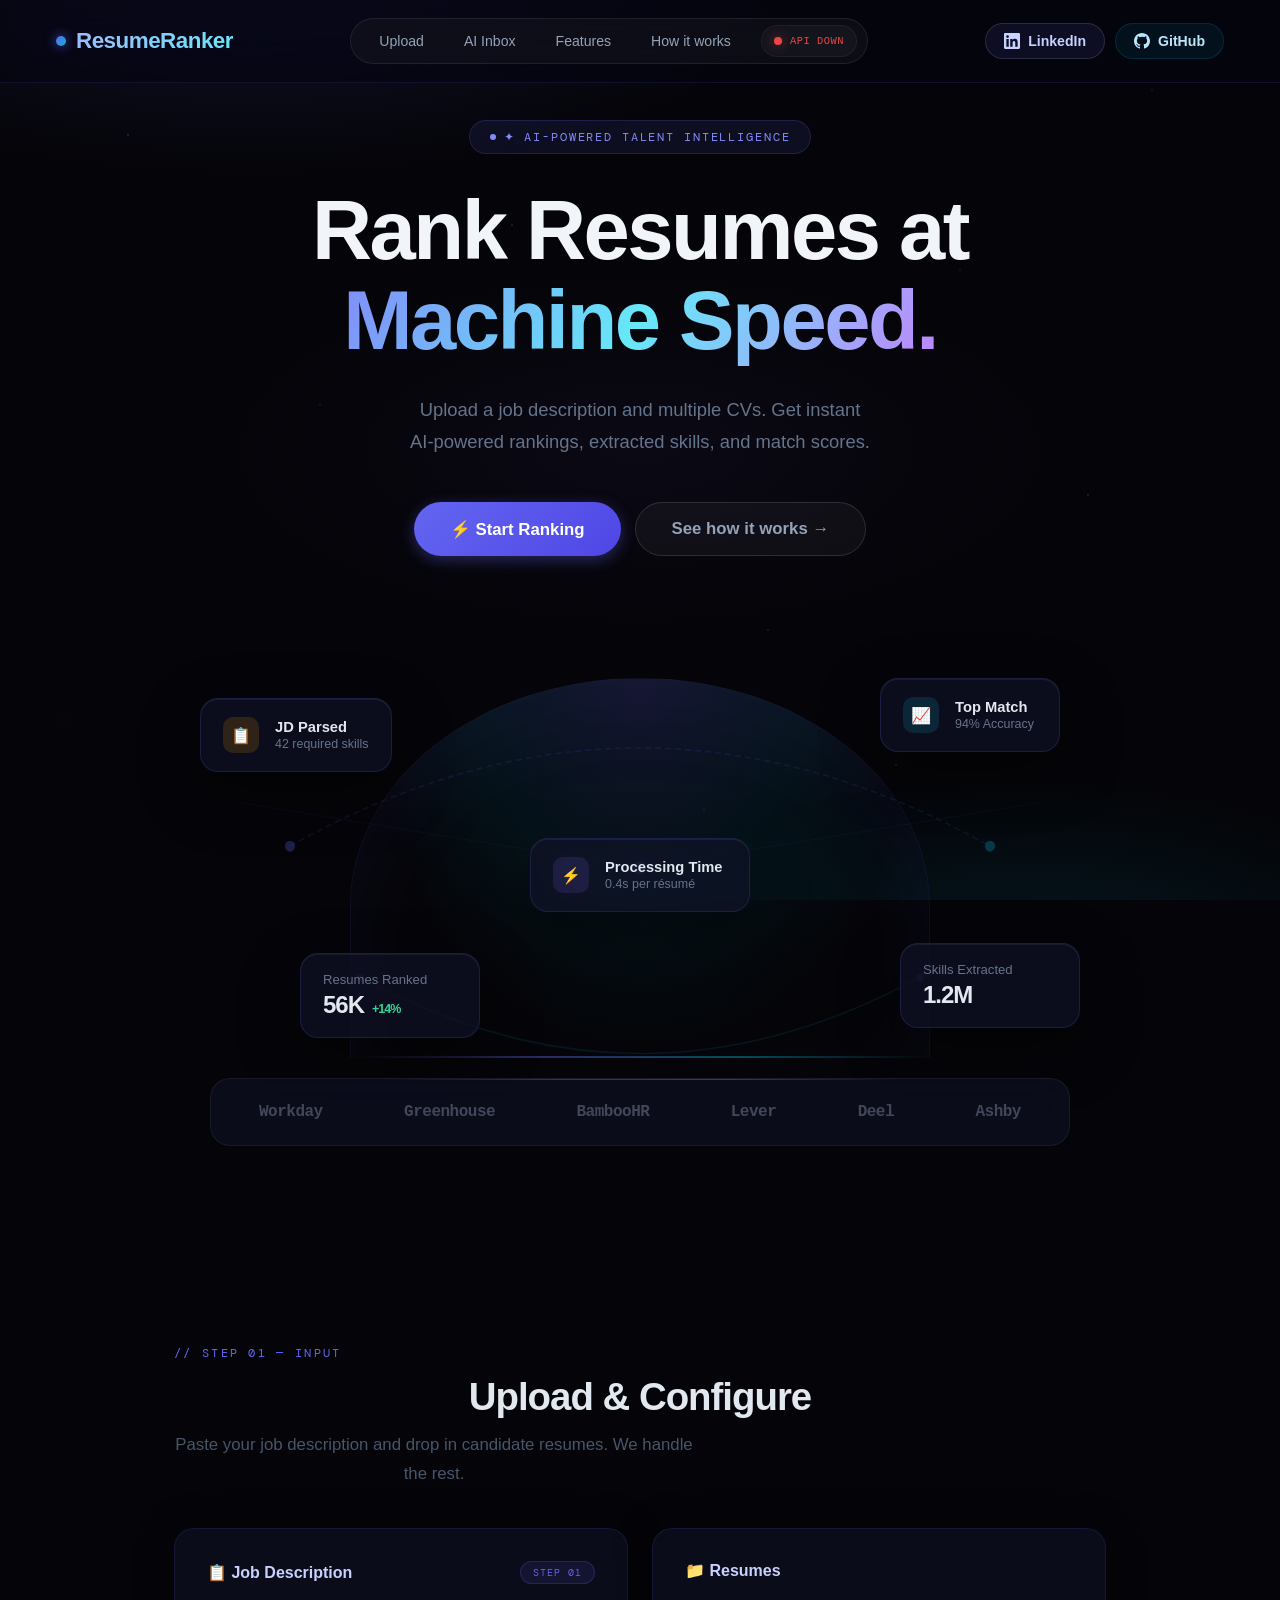
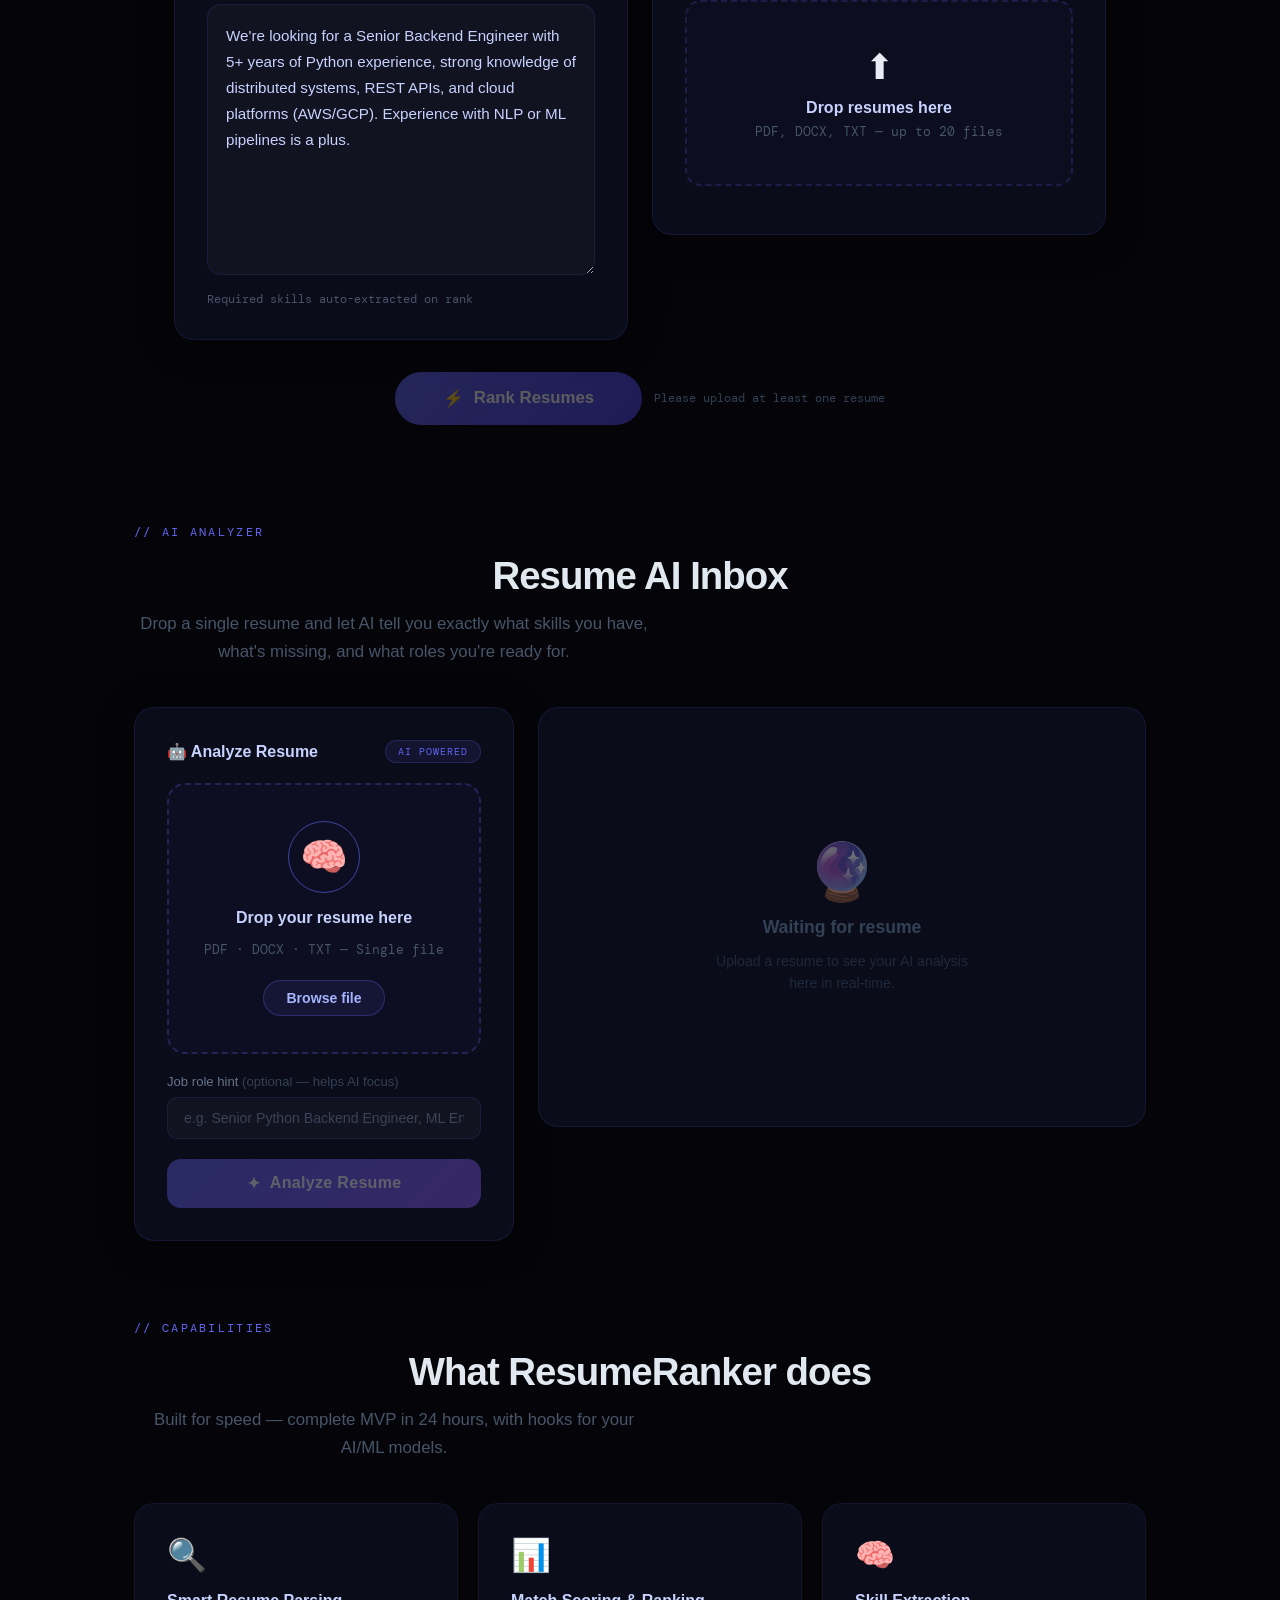
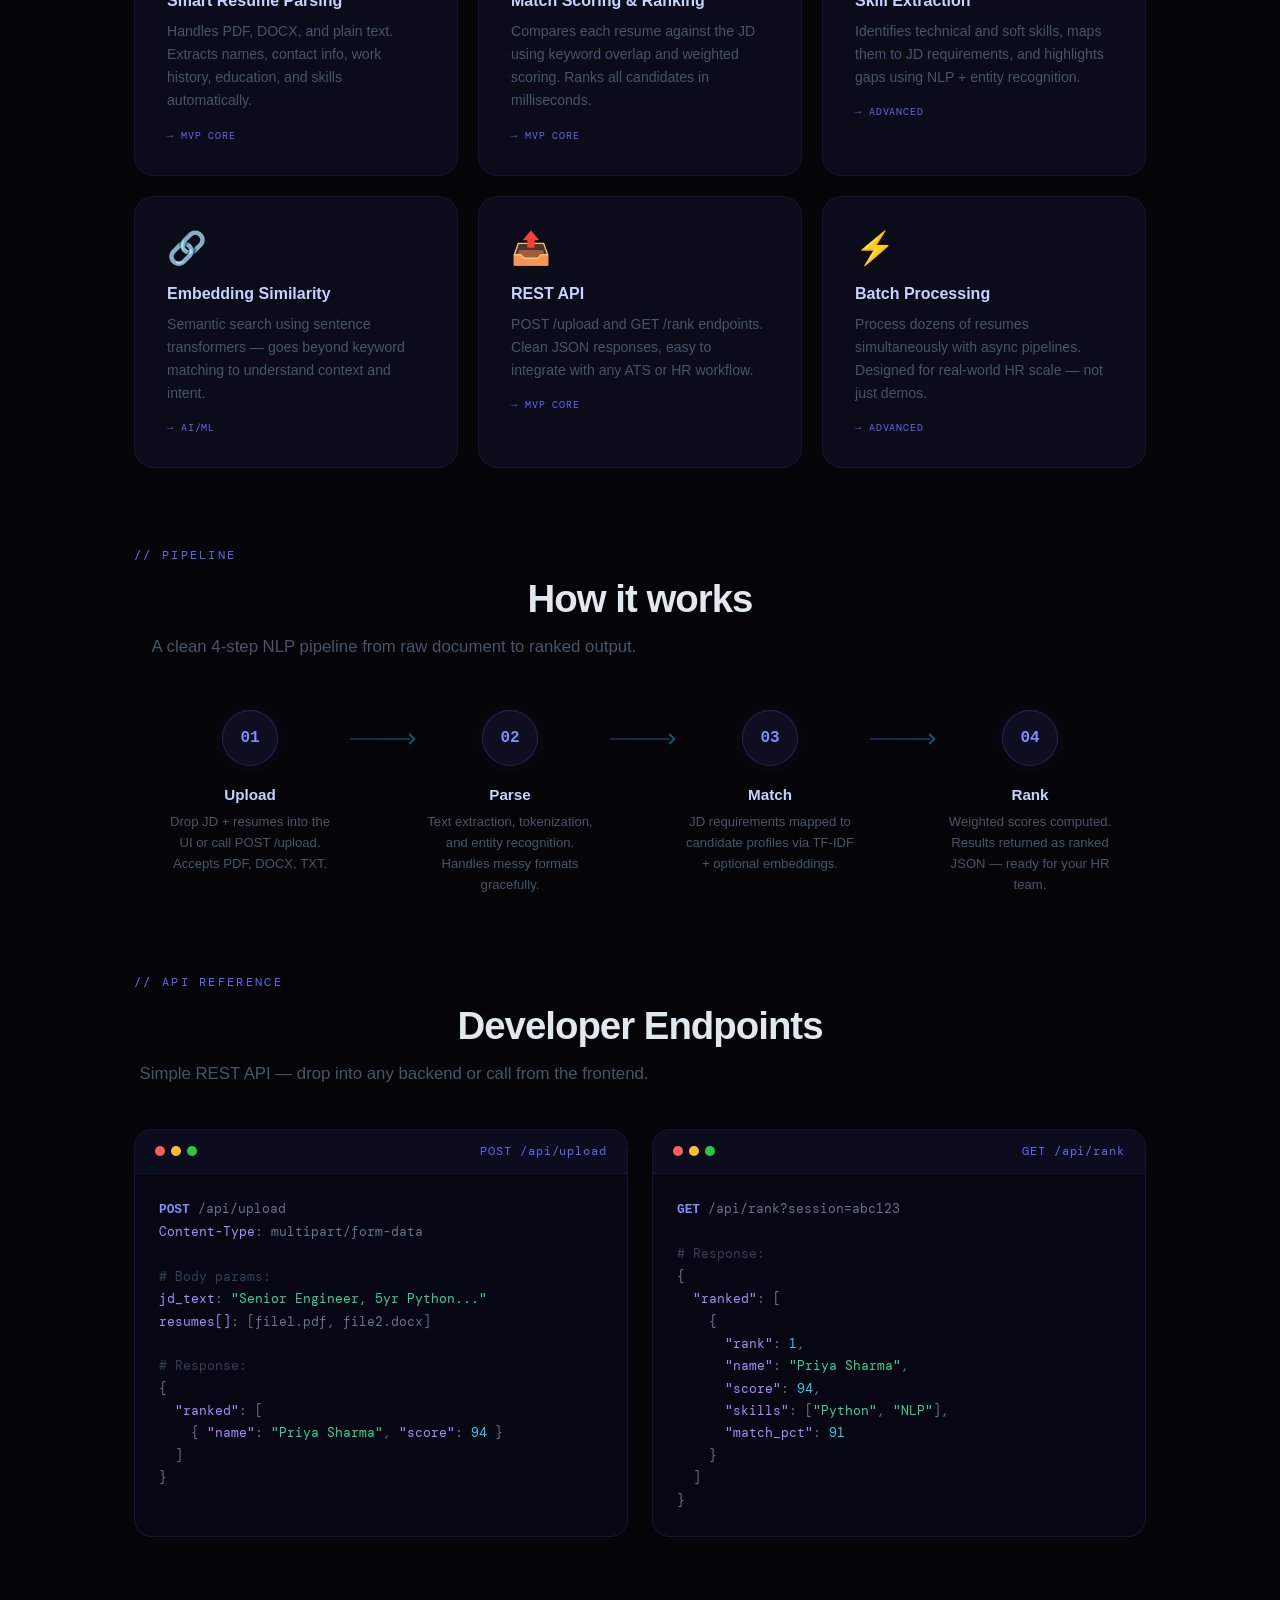
==== commit 8d64c4b2: "Update index.html" ====
--- a/index.html
+++ b/index.html
@@ -8,9 +8,9 @@
   <link rel="preconnect" href="https://fonts.googleapis.com">
   <link rel="preconnect" href="https://fonts.gstatic.com" crossorigin>
   <link href="https://fonts.googleapis.com/css2?family=Plus+Jakarta+Sans:wght@400;500;600;700;800&family=DM+Mono:wght@400;500&display=swap" rel="stylesheet">
-  <link rel="stylesheet" href="css/style.css">
-  <link rel="stylesheet" href="css/nexori.css">
-  <link rel="stylesheet" href="css/ai_inbox.css">
+  <link rel="stylesheet" href="frontend/css/style.css">
+  <link rel="stylesheet" href="frontend/css/nexori.css">
+  <link rel="stylesheet" href="frontend/css/ai_inbox.css">
 </head>
 <body class="nexori-body">
 
@@ -468,7 +468,7 @@
 </div><!-- /.nexori-page -->
 
 <div class="toast" id="toast"></div>
-<script src="js/app.js"></script>
-<script src="js/ai_inbox.js"></script>
+<script src="frontend/js/app.js"></script>
+<script src="frontend/js/ai_inbox.js"></script>
 </body>
 </html>
--- a/frontend/css/style.css
+++ b/frontend/css/style.css
@@ -0,0 +1,1138 @@
+
+    *, *::before, *::after { box-sizing: border-box; margin: 0; padding: 0; }
+
+    :root {
+      --bg: #fafafa;
+      --surface: #ffffff;
+      --surface2: #f4f4f5;
+      --border: #e4e4e7;
+      --accent: #6366f1;
+      --accent2: #06b6d4;
+      --accent3: #f43f5e;
+      --text: #18181b;
+      --muted: #71717a;
+      --danger: #ef4444;
+      --gold: #f59e0b;
+      --silver: #a1a1aa;
+      --bronze: #b45309;
+    }
+
+    html { scroll-behavior: smooth; }
+
+    body {
+      font-family: 'DM Sans', sans-serif;
+      background: var(--bg);
+      color: var(--text);
+      min-height: 100vh;
+      overflow-x: hidden;
+    }
+
+    /* ── NOISE OVERLAY ── */
+    body::before {
+      content: '';
+      position: fixed;
+      inset: 0;
+      background-image: url("data:image/svg+xml,%3Csvg viewBox='0 0 200 200' xmlns='http://www.w3.org/2000/svg'%3E%3Cfilter id='n'%3E%3CfeTurbulence type='fractalNoise' baseFrequency='0.85' numOctaves='4' stitchTiles='stitch'/%3E%3C/filter%3E%3Crect width='100%25' height='100%25' filter='url(%23n)' opacity='0.035'/%3E%3C/svg%3E");
+      pointer-events: none;
+      z-index: 0;
+      opacity: 0.6;
+    }
+
+    /* ── GRID BACKGROUND ── */
+    body::after {
+      content: '';
+      position: fixed;
+      inset: 0;
+      background-image:
+        linear-gradient(rgba(99,102,241,0.03) 1px, transparent 1px),
+        linear-gradient(90deg, rgba(99,102,241,0.03) 1px, transparent 1px);
+      background-size: 48px 48px;
+      pointer-events: none;
+      z-index: 0;
+    }
+
+    /* ── NAV ── */
+    nav {
+      position: fixed;
+      top: 0; left: 0; right: 0;
+      z-index: 100;
+      display: flex;
+      align-items: center;
+      justify-content: space-between;
+      padding: 18px 40px;
+      backdrop-filter: blur(20px);
+      background: rgba(250,250,250,0.8);
+      border-bottom: 1px solid var(--border);
+    }
+
+    .nav-logo {
+      font-family: 'Syne', sans-serif;
+      font-weight: 800;
+      font-size: 1.25rem;
+      letter-spacing: -0.5px;
+      display: flex;
+      align-items: center;
+      gap: 10px;
+    }
+
+    .logo-dot {
+      width: 8px; height: 8px;
+      border-radius: 50%;
+      background: var(--accent);
+      box-shadow: 0 0 12px var(--accent);
+      animation: pulse 2s ease-in-out infinite;
+    }
+
+    @keyframes pulse {
+      0%, 100% { opacity: 1; transform: scale(1); }
+      50% { opacity: 0.6; transform: scale(0.8); }
+    }
+
+    .nav-links {
+      display: flex;
+      gap: 32px;
+      list-style: none;
+    }
+
+    .nav-links a {
+      font-family: 'DM Mono', monospace;
+      font-size: 0.8rem;
+      color: var(--muted);
+      text-decoration: none;
+      letter-spacing: 0.05em;
+      transition: color 0.2s;
+    }
+
+    .nav-links a:hover { color: var(--accent); }
+
+    .nav-badge {
+      font-family: 'DM Mono', monospace;
+      font-size: 0.7rem;
+      background: rgba(99,102,241,0.1);
+      border: 1px solid rgba(99,102,241,0.25);
+      color: var(--accent);
+      padding: 5px 14px;
+      border-radius: 100px;
+      letter-spacing: 0.08em;
+    }
+
+    /* ── HERO ── */
+    .hero {
+      position: relative;
+      z-index: 1;
+      min-height: 100vh;
+      display: flex;
+      flex-direction: column;
+      align-items: center;
+      justify-content: center;
+      text-align: center;
+      padding: 120px 40px 80px;
+    }
+
+    .hero-eyebrow {
+      font-family: 'DM Mono', monospace;
+      font-size: 0.75rem;
+      letter-spacing: 0.2em;
+      color: var(--accent);
+      text-transform: uppercase;
+      margin-bottom: 24px;
+      opacity: 0;
+      animation: fadeUp 0.8s 0.2s ease forwards;
+    }
+
+    .hero-title {
+      font-family: 'Syne', sans-serif;
+      font-weight: 800;
+      font-size: clamp(3rem, 8vw, 7rem);
+      line-height: 0.95;
+      letter-spacing: -3px;
+      margin-bottom: 32px;
+      opacity: 0;
+      animation: fadeUp 0.8s 0.4s ease forwards;
+    }
+
+    .hero-title .line2 {
+      color: transparent;
+      -webkit-text-stroke: 1px rgba(24,24,27,0.2);
+    }
+
+    .hero-title .highlight {
+      color: var(--accent);
+      position: relative;
+      display: inline-block;
+    }
+
+    .hero-title .highlight::after {
+      content: '';
+      position: absolute;
+      bottom: 4px; left: 0; right: 0;
+      height: 3px;
+      background: var(--accent);
+      border-radius: 2px;
+      opacity: 0.5;
+    }
+
+    .hero-sub {
+      font-size: 1.1rem;
+      color: var(--muted);
+      max-width: 480px;
+      line-height: 1.7;
+      margin-bottom: 48px;
+      font-weight: 300;
+      opacity: 0;
+      animation: fadeUp 0.8s 0.6s ease forwards;
+    }
+
+    .hero-cta {
+      display: flex;
+      gap: 16px;
+      align-items: center;
+      flex-wrap: wrap;
+      justify-content: center;
+      opacity: 0;
+      animation: fadeUp 0.8s 0.8s ease forwards;
+    }
+
+    .btn-primary {
+      display: inline-flex;
+      align-items: center;
+      gap: 8px;
+      background: var(--accent);
+      color: #ffffff;
+      font-family: 'Syne', sans-serif;
+      font-weight: 700;
+      font-size: 0.9rem;
+      padding: 14px 32px;
+      border-radius: 8px;
+      text-decoration: none;
+      border: none;
+      cursor: pointer;
+      transition: all 0.2s;
+      letter-spacing: 0.02em;
+    }
+
+    .btn-primary:hover {
+      transform: translateY(-2px);
+      box-shadow: 0 12px 32px rgba(99,102,241,0.3);
+    }
+
+    .btn-outline {
+      display: inline-flex;
+      align-items: center;
+      gap: 8px;
+      background: transparent;
+      color: var(--text);
+      font-family: 'DM Mono', monospace;
+      font-size: 0.8rem;
+      padding: 14px 28px;
+      border-radius: 8px;
+      text-decoration: none;
+      border: 1px solid var(--border);
+      cursor: pointer;
+      transition: all 0.2s;
+      letter-spacing: 0.05em;
+    }
+
+    .btn-outline:hover {
+      border-color: var(--accent);
+      color: var(--accent);
+    }
+
+    .hero-stats {
+      margin-top: 80px;
+      display: flex;
+      gap: 64px;
+      justify-content: center;
+      flex-wrap: wrap;
+      opacity: 0;
+      animation: fadeUp 0.8s 1s ease forwards;
+    }
+
+    .stat {
+      text-align: center;
+    }
+
+    .stat-num {
+      font-family: 'Syne', sans-serif;
+      font-weight: 800;
+      font-size: 2.2rem;
+      color: var(--text);
+      display: block;
+    }
+
+    .stat-num span { color: var(--accent); }
+
+    .stat-label {
+      font-family: 'DM Mono', monospace;
+      font-size: 0.7rem;
+      color: var(--muted);
+      letter-spacing: 0.1em;
+      text-transform: uppercase;
+    }
+
+    @keyframes fadeUp {
+      from { opacity: 0; transform: translateY(24px); }
+      to { opacity: 1; transform: translateY(0); }
+    }
+
+    /* ── SECTION SHARED ── */
+    section {
+      position: relative;
+      z-index: 1;
+    }
+
+    .section-label {
+      font-family: 'DM Mono', monospace;
+      font-size: 0.7rem;
+      letter-spacing: 0.2em;
+      color: var(--accent);
+      text-transform: uppercase;
+      margin-bottom: 16px;
+    }
+
+    .section-title {
+      font-family: 'Syne', sans-serif;
+      font-weight: 800;
+      font-size: clamp(1.8rem, 4vw, 3rem);
+      letter-spacing: -1px;
+      margin-bottom: 16px;
+    }
+
+    .section-sub {
+      color: var(--muted);
+      font-size: 1rem;
+      line-height: 1.7;
+      font-weight: 300;
+      max-width: 520px;
+    }
+
+    /* ── UPLOAD SECTION ── */
+    #upload {
+      padding: 100px 40px;
+      max-width: 1100px;
+      margin: 0 auto;
+    }
+
+    .upload-grid {
+      display: grid;
+      grid-template-columns: 1fr 1fr;
+      gap: 32px;
+      margin-top: 56px;
+      align-items: start;
+    }
+
+    /* JD Panel */
+    .panel {
+      background: var(--surface);
+      border: 1px solid var(--border);
+      border-radius: 16px;
+      padding: 32px;
+      transition: border-color 0.3s;
+    }
+
+    .panel:hover { border-color: rgba(99,102,241,0.2); }
+
+    .panel-header {
+      display: flex;
+      align-items: center;
+      justify-content: space-between;
+      margin-bottom: 20px;
+    }
+
+    .panel-title {
+      font-family: 'Syne', sans-serif;
+      font-weight: 700;
+      font-size: 1rem;
+      display: flex;
+      align-items: center;
+      gap: 10px;
+    }
+
+    .panel-icon {
+      width: 32px; height: 32px;
+      border-radius: 8px;
+      display: flex;
+      align-items: center;
+      justify-content: center;
+      font-size: 0.9rem;
+      flex-shrink: 0;
+    }
+
+    .icon-accent { background: rgba(99,102,241,0.12); }
+    .icon-teal   { background: rgba(6,182,212,0.12); }
+
+    .step-badge {
+      font-family: 'DM Mono', monospace;
+      font-size: 0.65rem;
+      letter-spacing: 0.1em;
+      color: var(--muted);
+      background: var(--surface2);
+      padding: 4px 10px;
+      border-radius: 100px;
+    }
+
+    textarea {
+      width: 100%;
+      background: var(--surface2);
+      border: 1px solid var(--border);
+      border-radius: 10px;
+      color: var(--text);
+      font-family: 'DM Sans', sans-serif;
+      font-size: 0.9rem;
+      font-weight: 300;
+      line-height: 1.6;
+      padding: 16px;
+      resize: vertical;
+      min-height: 160px;
+      outline: none;
+      transition: border-color 0.2s;
+    }
+
+    textarea::placeholder { color: var(--muted); }
+    textarea:focus { border-color: rgba(99,102,241,0.4); }
+
+    /* Drop Zone */
+    .drop-zone {
+      border: 2px dashed var(--border);
+      border-radius: 12px;
+      padding: 40px 24px;
+      text-align: center;
+      cursor: pointer;
+      transition: all 0.3s;
+      background: var(--surface2);
+      margin-bottom: 16px;
+    }
+
+    .drop-zone:hover,
+    .drop-zone.drag-over {
+      border-color: var(--accent);
+      background: rgba(99,102,241,0.04);
+    }
+
+    .drop-icon {
+      font-size: 2.4rem;
+      margin-bottom: 12px;
+      display: block;
+    }
+
+    .drop-title {
+      font-family: 'Syne', sans-serif;
+      font-weight: 700;
+      font-size: 1rem;
+      margin-bottom: 6px;
+    }
+
+    .drop-sub {
+      font-size: 0.8rem;
+      color: var(--muted);
+      font-family: 'DM Mono', monospace;
+    }
+
+    /* File List */
+    .file-list {
+      display: flex;
+      flex-direction: column;
+      gap: 8px;
+      max-height: 220px;
+      overflow-y: auto;
+    }
+
+    .file-item {
+      display: flex;
+      align-items: center;
+      gap: 12px;
+      background: var(--surface2);
+      border: 1px solid var(--border);
+      border-radius: 8px;
+      padding: 10px 14px;
+      animation: slideIn 0.3s ease;
+    }
+
+    @keyframes slideIn {
+      from { opacity: 0; transform: translateX(-12px); }
+      to { opacity: 1; transform: translateX(0); }
+    }
+
+    .file-icon { font-size: 1rem; flex-shrink: 0; }
+
+    .file-name {
+      flex: 1;
+      font-size: 0.82rem;
+      font-family: 'DM Mono', monospace;
+      white-space: nowrap;
+      overflow: hidden;
+      text-overflow: ellipsis;
+    }
+
+    .file-size {
+      font-size: 0.7rem;
+      color: var(--muted);
+      font-family: 'DM Mono', monospace;
+      flex-shrink: 0;
+    }
+
+    .file-remove {
+      background: none;
+      border: none;
+      color: var(--muted);
+      cursor: pointer;
+      font-size: 0.85rem;
+      padding: 2px 6px;
+      border-radius: 4px;
+      transition: all 0.2s;
+      flex-shrink: 0;
+    }
+
+    .file-remove:hover { color: var(--danger); background: rgba(239,68,68,0.1); }
+
+    .count-badge {
+      font-family: 'DM Mono', monospace;
+      font-size: 0.7rem;
+      color: var(--accent2);
+      background: rgba(6,182,212,0.1);
+      border: 1px solid rgba(6,182,212,0.2);
+      padding: 3px 10px;
+      border-radius: 100px;
+    }
+
+    /* Rank button */
+    .rank-btn-wrap {
+      margin-top: 32px;
+      display: flex;
+      align-items: center;
+      gap: 16px;
+      flex-wrap: wrap;
+    }
+
+    #rankBtn {
+      font-family: 'Syne', sans-serif;
+      font-weight: 700;
+      font-size: 1rem;
+      padding: 16px 40px;
+      border-radius: 10px;
+      border: none;
+      background: var(--accent);
+      color: #ffffff;
+      cursor: pointer;
+      transition: all 0.25s;
+      display: flex;
+      align-items: center;
+      gap: 10px;
+      position: relative;
+      overflow: hidden;
+    }
+
+    #rankBtn::before {
+      content: '';
+      position: absolute;
+      inset: 0;
+      background: white;
+      opacity: 0;
+      transition: opacity 0.2s;
+    }
+
+    #rankBtn:hover { transform: translateY(-2px); box-shadow: 0 16px 40px rgba(99,102,241,0.3); }
+    #rankBtn:hover::before { opacity: 0.08; }
+    #rankBtn:disabled { opacity: 0.45; cursor: not-allowed; transform: none; box-shadow: none; }
+
+    .rank-hint {
+      font-size: 0.78rem;
+      color: var(--muted);
+      font-family: 'DM Mono', monospace;
+    }
+
+    /* ── PROGRESS ── */
+    #progressSection {
+      display: none;
+      margin-top: 40px;
+      padding: 28px;
+      background: var(--surface);
+      border: 1px solid var(--border);
+      border-radius: 16px;
+    }
+
+    .progress-header {
+      display: flex;
+      align-items: center;
+      justify-content: space-between;
+      margin-bottom: 16px;
+    }
+
+    .progress-label {
+      font-family: 'Syne', sans-serif;
+      font-weight: 700;
+      font-size: 0.95rem;
+    }
+
+    .progress-pct {
+      font-family: 'DM Mono', monospace;
+      font-size: 0.85rem;
+      color: var(--accent);
+    }
+
+    .progress-bar-bg {
+      height: 6px;
+      background: var(--surface2);
+      border-radius: 100px;
+      overflow: hidden;
+    }
+
+    .progress-bar-fill {
+      height: 100%;
+      background: linear-gradient(90deg, var(--accent), var(--accent2));
+      border-radius: 100px;
+      width: 0%;
+      transition: width 0.4s ease;
+    }
+
+    .progress-steps {
+      display: flex;
+      gap: 12px;
+      margin-top: 16px;
+      flex-wrap: wrap;
+    }
+
+    .prog-step {
+      font-family: 'DM Mono', monospace;
+      font-size: 0.7rem;
+      padding: 5px 12px;
+      border-radius: 100px;
+      background: var(--surface2);
+      color: var(--muted);
+      border: 1px solid var(--border);
+      transition: all 0.3s;
+      display: flex;
+      align-items: center;
+      gap: 6px;
+    }
+
+    .prog-step.active { color: var(--accent); border-color: rgba(99,102,241,0.3); background: rgba(99,102,241,0.06); }
+    .prog-step.done { color: var(--accent2); border-color: rgba(6,182,212,0.3); background: rgba(6,182,212,0.06); }
+
+    /* ── RESULTS ── */
+    #results {
+      padding: 80px 40px;
+      max-width: 1100px;
+      margin: 0 auto;
+      display: none;
+    }
+
+    .results-header {
+      display: flex;
+      align-items: flex-end;
+      justify-content: space-between;
+      margin-bottom: 40px;
+      flex-wrap: gap;
+      gap: 20px;
+    }
+
+    .results-meta {
+      display: flex;
+      gap: 20px;
+      flex-wrap: wrap;
+    }
+
+    .meta-chip {
+      font-family: 'DM Mono', monospace;
+      font-size: 0.72rem;
+      color: var(--muted);
+      background: var(--surface);
+      border: 1px solid var(--border);
+      padding: 6px 14px;
+      border-radius: 100px;
+      letter-spacing: 0.05em;
+    }
+
+    .meta-chip span { color: var(--text); }
+
+    /* Leaderboard */
+    .leaderboard {
+      display: flex;
+      flex-direction: column;
+      gap: 12px;
+    }
+
+    .resume-card {
+      background: var(--surface);
+      border: 1px solid var(--border);
+      border-radius: 14px;
+      padding: 24px 28px;
+      display: grid;
+      grid-template-columns: 56px 1fr auto;
+      gap: 20px;
+      align-items: center;
+      cursor: pointer;
+      transition: all 0.25s;
+      position: relative;
+      overflow: hidden;
+      animation: fadeUp 0.5s ease both;
+    }
+
+    .resume-card::before {
+      content: '';
+      position: absolute;
+      left: 0; top: 0; bottom: 0;
+      width: 3px;
+      background: var(--border);
+      transition: background 0.3s;
+    }
+
+    .resume-card:hover { border-color: rgba(99,102,241,0.2); transform: translateX(4px); }
+    .resume-card:hover::before { background: var(--accent); }
+
+    .resume-card.rank-1::before { background: var(--gold); }
+    .resume-card.rank-2::before { background: var(--silver); }
+    .resume-card.rank-3::before { background: var(--bronze); }
+    .resume-card.rank-1 { border-color: rgba(245,158,11,0.15); }
+
+    .rank-num {
+      font-family: 'Syne', sans-serif;
+      font-weight: 800;
+      font-size: 1.6rem;
+      text-align: center;
+      line-height: 1;
+    }
+
+    .rank-1 .rank-num { color: var(--gold); }
+    .rank-2 .rank-num { color: var(--silver); }
+    .rank-3 .rank-num { color: var(--bronze); }
+
+    .rank-medal {
+      font-size: 1rem;
+      display: block;
+      text-align: center;
+    }
+
+
+
+    .card-name {
+      font-family: 'Syne', sans-serif;
+      font-weight: 700;
+      font-size: 1.05rem;
+      margin-bottom: 6px;
+    }
+
+    .card-tags {
+      display: flex;
+      gap: 6px;
+      flex-wrap: wrap;
+    }
+
+    .tag {
+      font-family: 'DM Mono', monospace;
+      font-size: 0.65rem;
+      letter-spacing: 0.05em;
+      padding: 3px 10px;
+      border-radius: 100px;
+      background: var(--surface2);
+      color: var(--muted);
+      border: 1px solid var(--border);
+    }
+
+    .tag.match { color: var(--accent2); border-color: rgba(6,182,212,0.25); background: rgba(6,182,212,0.06); }
+
+    .card-score-wrap { text-align: right; }
+
+    .score-ring {
+      width: 64px; height: 64px;
+      position: relative;
+      margin-left: auto;
+    }
+
+    .score-ring svg { transform: rotate(-90deg); }
+
+    .score-circle-bg { fill: none; stroke: var(--surface2); stroke-width: 5; }
+    .score-circle-fill {
+      fill: none;
+      stroke-width: 5;
+      stroke-linecap: round;
+      stroke-dasharray: 163.36;
+      stroke-dashoffset: 163.36;
+      transition: stroke-dashoffset 1.2s cubic-bezier(0.4, 0, 0.2, 1);
+    }
+
+    .score-num {
+      position: absolute;
+      inset: 0;
+      display: flex;
+      align-items: center;
+      justify-content: center;
+      font-family: 'Syne', sans-serif;
+      font-weight: 800;
+      font-size: 0.85rem;
+    }
+
+    .score-label {
+      font-family: 'DM Mono', monospace;
+      font-size: 0.62rem;
+      color: var(--muted);
+      text-align: center;
+      margin-top: 4px;
+      letter-spacing: 0.08em;
+    }
+
+    /* Expanded card */
+    .card-detail {
+      display: none;
+      grid-column: 1 / -1;
+      padding-top: 20px;
+      border-top: 1px solid var(--border);
+      margin-top: 4px;
+    }
+
+    .card-detail.open { display: block; }
+
+    .detail-grid {
+      display: grid;
+      grid-template-columns: repeat(3, 1fr);
+      gap: 16px;
+      margin-bottom: 16px;
+    }
+
+    .detail-box {
+      background: var(--surface2);
+      border: 1px solid var(--border);
+      border-radius: 10px;
+      padding: 16px;
+    }
+
+    .detail-box-label {
+      font-family: 'DM Mono', monospace;
+      font-size: 0.65rem;
+      color: var(--muted);
+      letter-spacing: 0.1em;
+      text-transform: uppercase;
+      margin-bottom: 8px;
+    }
+
+    .detail-box-val {
+      font-family: 'Syne', sans-serif;
+      font-weight: 700;
+      font-size: 1.1rem;
+    }
+
+    .skill-bars { display: flex; flex-direction: column; gap: 8px; }
+
+    .skill-bar-row {
+      display: flex;
+      align-items: center;
+      gap: 12px;
+    }
+
+    .skill-bar-label {
+      font-family: 'DM Mono', monospace;
+      font-size: 0.7rem;
+      color: var(--muted);
+      width: 100px;
+      flex-shrink: 0;
+    }
+
+    .skill-bar-track {
+      flex: 1;
+      height: 4px;
+      background: var(--border);
+      border-radius: 100px;
+      overflow: hidden;
+    }
+
+    .skill-bar-fill {
+      height: 100%;
+      border-radius: 100px;
+      background: linear-gradient(90deg, var(--accent), var(--accent2));
+      width: 0%;
+      transition: width 1s ease;
+    }
+
+    .skill-bar-pct {
+      font-family: 'DM Mono', monospace;
+      font-size: 0.65rem;
+      color: var(--muted);
+      width: 32px;
+      text-align: right;
+      flex-shrink: 0;
+    }
+
+    /* ── FEATURES ── */
+    #features {
+      padding: 100px 40px;
+      max-width: 1100px;
+      margin: 0 auto;
+    }
+
+    .features-grid {
+      display: grid;
+      grid-template-columns: repeat(3, 1fr);
+      gap: 20px;
+      margin-top: 56px;
+    }
+
+    .feat-card {
+      background: var(--surface);
+      border: 1px solid var(--border);
+      border-radius: 16px;
+      padding: 32px;
+      transition: all 0.3s;
+      position: relative;
+      overflow: hidden;
+    }
+
+    .feat-card::before {
+      content: '';
+      position: absolute;
+      top: 0; left: 0; right: 0;
+      height: 1px;
+      background: linear-gradient(90deg, transparent, rgba(99,102,241,0.3), transparent);
+      opacity: 0;
+      transition: opacity 0.3s;
+    }
+
+    .feat-card:hover { border-color: rgba(99,102,241,0.2); transform: translateY(-4px); }
+    .feat-card:hover::before { opacity: 1; }
+
+    .feat-icon {
+      font-size: 2rem;
+      margin-bottom: 20px;
+      display: block;
+    }
+
+    .feat-title {
+      font-family: 'Syne', sans-serif;
+      font-weight: 700;
+      font-size: 1rem;
+      margin-bottom: 10px;
+    }
+
+    .feat-desc {
+      font-size: 0.87rem;
+      color: var(--muted);
+      line-height: 1.65;
+      font-weight: 300;
+    }
+
+    .feat-tag {
+      display: inline-block;
+      margin-top: 16px;
+      font-family: 'DM Mono', monospace;
+      font-size: 0.65rem;
+      color: var(--accent);
+      letter-spacing: 0.08em;
+    }
+
+    /* ── HOW IT WORKS ── */
+    #how {
+      padding: 100px 40px;
+      max-width: 1100px;
+      margin: 0 auto;
+    }
+
+    .how-steps {
+      display: grid;
+      grid-template-columns: repeat(4, 1fr);
+      gap: 0;
+      margin-top: 56px;
+      position: relative;
+    }
+
+    .how-steps::before {
+      content: '';
+      position: absolute;
+      top: 28px;
+      left: 10%;
+      right: 10%;
+      height: 1px;
+      background: linear-gradient(90deg, transparent, var(--border), var(--border), transparent);
+      z-index: 0;
+    }
+
+    .how-step {
+      text-align: center;
+      padding: 0 16px;
+      position: relative;
+      z-index: 1;
+    }
+
+    .how-num {
+      width: 56px; height: 56px;
+      border-radius: 50%;
+      background: var(--surface);
+      border: 2px solid var(--border);
+      display: flex;
+      align-items: center;
+      justify-content: center;
+      font-family: 'Syne', sans-serif;
+      font-weight: 800;
+      font-size: 1rem;
+      margin: 0 auto 20px;
+      transition: all 0.3s;
+    }
+
+    .how-step:hover .how-num { border-color: var(--accent); color: var(--accent); box-shadow: 0 0 20px rgba(99,102,241,0.2); }
+
+    .how-title {
+      font-family: 'Syne', sans-serif;
+      font-weight: 700;
+      font-size: 0.95rem;
+      margin-bottom: 8px;
+    }
+
+    .how-desc {
+      font-size: 0.82rem;
+      color: var(--muted);
+      line-height: 1.6;
+      font-weight: 300;
+    }
+
+    /* ── API SECTION ── */
+    #api {
+      padding: 100px 40px;
+      max-width: 1100px;
+      margin: 0 auto;
+    }
+
+    .api-grid {
+      display: grid;
+      grid-template-columns: 1fr 1fr;
+      gap: 32px;
+      margin-top: 56px;
+    }
+
+    .code-block {
+      background: var(--surface);
+      border: 1px solid var(--border);
+      border-radius: 14px;
+      overflow: hidden;
+    }
+
+    .code-header {
+      display: flex;
+      align-items: center;
+      justify-content: space-between;
+      padding: 14px 20px;
+      border-bottom: 1px solid var(--border);
+      background: var(--surface2);
+    }
+
+    .code-dots { display: flex; gap: 6px; }
+    .dot { width: 10px; height: 10px; border-radius: 50%; }
+    .dot-r { background: #ff5f57; }
+    .dot-y { background: #febc2e; }
+    .dot-g { background: #28c840; }
+
+    .code-title {
+      font-family: 'DM Mono', monospace;
+      font-size: 0.72rem;
+      color: var(--muted);
+      letter-spacing: 0.08em;
+    }
+
+    pre {
+      padding: 24px;
+      font-family: 'DM Mono', monospace;
+      font-size: 0.78rem;
+      line-height: 1.7;
+      color: var(--muted);
+      overflow-x: auto;
+    }
+
+    pre .kw { color: var(--accent); }
+    pre .str { color: var(--accent3); }
+    pre .num { color: var(--accent2); }
+    pre .cm { color: #71717a; }
+    pre .key { color: #3b82f6; }
+
+    /* ── FOOTER ── */
+    footer {
+      position: relative;
+      z-index: 1;
+      padding: 48px 40px;
+      border-top: 1px solid var(--border);
+      display: flex;
+      align-items: center;
+      justify-content: space-between;
+      flex-wrap: wrap;
+      gap: 20px;
+    }
+
+    .footer-logo {
+      font-family: 'Syne', sans-serif;
+      font-weight: 800;
+      font-size: 1rem;
+      display: flex;
+      align-items: center;
+      gap: 8px;
+    }
+
+    .footer-copy {
+      font-family: 'DM Mono', monospace;
+      font-size: 0.7rem;
+      color: var(--muted);
+    }
+
+    .footer-links {
+      display: flex;
+      gap: 24px;
+      list-style: none;
+    }
+
+    .footer-links a {
+      font-family: 'DM Mono', monospace;
+      font-size: 0.7rem;
+      color: var(--muted);
+      text-decoration: none;
+      transition: color 0.2s;
+    }
+
+    .footer-links a:hover { color: var(--accent); }
+
+    /* ── TOAST ── */
+    .toast {
+      position: fixed;
+      bottom: 32px;
+      right: 32px;
+      z-index: 999;
+      background: var(--surface);
+      border: 1px solid var(--border);
+      border-radius: 10px;
+      padding: 14px 20px;
+      font-family: 'DM Mono', monospace;
+      font-size: 0.78rem;
+      display: flex;
+      align-items: center;
+      gap: 10px;
+      transform: translateY(80px);
+      opacity: 0;
+      transition: all 0.35s cubic-bezier(0.34, 1.56, 0.64, 1);
+      pointer-events: none;
+      max-width: 320px;
+    }
+
+    .toast.show { transform: translateY(0); opacity: 1; }
+    .toast.success { border-color: rgba(6,182,212,0.3); color: var(--accent2); }
+    .toast.error { border-color: rgba(239,68,68,0.3); color: var(--danger); }
+
+    /* ── RESPONSIVE ── */
+    @media (max-width: 768px) {
+      nav { padding: 16px 20px; }
+      .nav-links { display: none; }
+
+      .upload-grid,
+      .api-grid,
+      .features-grid,
+      .how-steps,
+      .detail-grid { grid-template-columns: 1fr; }
+
+      .how-steps::before { display: none; }
+
+      .resume-card { grid-template-columns: 40px 1fr auto; gap: 12px; padding: 16px; }
+
+      #upload, #results, #features, #how, #api { padding: 60px 20px; }
+
+      .hero { padding: 100px 20px 60px; }
+      .hero-stats { gap: 32px; }
+    }
+
+    /* ── SCROLLBAR ── */
+    ::-webkit-scrollbar { width: 6px; height: 6px; }
+    ::-webkit-scrollbar-track { background: transparent; }
+    ::-webkit-scrollbar-thumb { background: var(--border); border-radius: 100px; }
+    ::-webkit-scrollbar-thumb:hover { background: var(--muted); }
--- a/frontend/css/nexori.css
+++ b/frontend/css/nexori.css
@@ -0,0 +1,1146 @@
+/* ============================================================
+   nexori.css — Dark Premium Redesign
+   Glassmorphism · Cosmic Gradients · Smooth Animations
+   ============================================================ */
+
+/* ── RESET & FOUNDATION ── */
+*, *::before, *::after { box-sizing: border-box; margin: 0; padding: 0; }
+
+.nexori-body {
+  font-family: 'Plus Jakarta Sans', sans-serif;
+  background: #050509;
+  color: #e8eaf6;
+  overflow-x: hidden;
+  min-height: 100vh;
+}
+
+/* Kill old style.css noise overlays */
+.nexori-body::before,
+.nexori-body::after { display: none !important; }
+
+/* ── COSMIC BG ── */
+.nexori-page {
+  position: relative;
+}
+
+.nexori-page::before {
+  content: '';
+  position: fixed;
+  inset: 0;
+  background:
+    radial-gradient(ellipse 80% 50% at 20% -10%, rgba(99,102,241,0.18) 0%, transparent 60%),
+    radial-gradient(ellipse 60% 40% at 80% 110%, rgba(6,182,212,0.12) 0%, transparent 60%),
+    radial-gradient(ellipse 50% 30% at 50% 50%, rgba(139,92,246,0.05) 0%, transparent 70%);
+  pointer-events: none;
+  z-index: 0;
+}
+
+/* Animated star particles */
+.nexori-page::after {
+  content: '';
+  position: fixed;
+  inset: 0;
+  background-image:
+    radial-gradient(1px 1px at 10% 15%, rgba(255,255,255,0.35) 0%, transparent 100%),
+    radial-gradient(1px 1px at 25% 45%, rgba(255,255,255,0.2) 0%, transparent 100%),
+    radial-gradient(1px 1px at 40% 25%, rgba(255,255,255,0.3) 0%, transparent 100%),
+    radial-gradient(1px 1px at 60% 70%, rgba(255,255,255,0.25) 0%, transparent 100%),
+    radial-gradient(1px 1px at 75% 30%, rgba(255,255,255,0.2) 0%, transparent 100%),
+    radial-gradient(1px 1px at 85% 55%, rgba(255,255,255,0.3) 0%, transparent 100%),
+    radial-gradient(1px 1px at 90% 10%, rgba(255,255,255,0.2) 0%, transparent 100%),
+    radial-gradient(1px 1px at 5% 80%, rgba(255,255,255,0.15) 0%, transparent 100%),
+    radial-gradient(1px 1px at 55% 90%, rgba(255,255,255,0.2) 0%, transparent 100%),
+    radial-gradient(1px 1px at 70% 85%, rgba(255,255,255,0.25) 0%, transparent 100%);
+  pointer-events: none;
+  z-index: 0;
+}
+
+/* All sections sit above background */
+.nexori-page > * { position: relative; z-index: 1; }
+
+/* ── NAVIGATION ── */
+.nx-nav {
+  position: fixed;
+  top: 0; left: 0; right: 0;
+  z-index: 1000;
+  display: flex;
+  align-items: center;
+  justify-content: space-between;
+  padding: 18px 56px;
+  backdrop-filter: blur(24px) saturate(180%);
+  -webkit-backdrop-filter: blur(24px) saturate(180%);
+  background: rgba(5, 5, 15, 0.65);
+  border-bottom: 1px solid rgba(99,102,241,0.12);
+}
+
+.nx-logo {
+  font-family: 'Plus Jakarta Sans', sans-serif;
+  font-size: 1.4rem;
+  font-weight: 800;
+  letter-spacing: -0.5px;
+  background: linear-gradient(135deg, #a5b4fc 0%, #67e8f9 100%);
+  -webkit-background-clip: text;
+  -webkit-text-fill-color: transparent;
+  background-clip: text;
+  display: flex; align-items: center; gap: 10px;
+}
+
+.nx-logo::before {
+  content: '';
+  display: inline-block;
+  width: 10px; height: 10px;
+  border-radius: 50%;
+  background: linear-gradient(135deg, #6366f1, #06b6d4);
+  box-shadow: 0 0 12px rgba(99,102,241,0.8);
+  animation: logoPulse 2.5s ease-in-out infinite;
+  flex-shrink: 0;
+}
+
+@keyframes logoPulse {
+  0%, 100% { opacity: 1; transform: scale(1); box-shadow: 0 0 12px rgba(99,102,241,0.8); }
+  50% { opacity: 0.7; transform: scale(0.85); box-shadow: 0 0 20px rgba(99,102,241,0.4); }
+}
+
+/* Pill Nav */
+.nx-pill-nav {
+  background: rgba(255,255,255,0.04);
+  border: 1px solid rgba(255,255,255,0.08);
+  border-radius: 100px;
+  padding: 6px 10px;
+  display: flex;
+  gap: 4px;
+  backdrop-filter: blur(10px);
+}
+
+.nx-pill-nav a {
+  text-decoration: none;
+  color: #94a3b8;
+  font-size: 0.88rem;
+  font-weight: 500;
+  padding: 8px 18px;
+  border-radius: 100px;
+  transition: all 0.25s cubic-bezier(0.4, 0, 0.2, 1);
+  white-space: nowrap;
+}
+
+.nx-pill-nav a:hover {
+  color: #e8eaf6;
+  background: rgba(99,102,241,0.15);
+}
+
+/* Social Buttons */
+.nx-auth {
+  display: flex;
+  gap: 10px;
+  align-items: center;
+}
+
+.nx-social-btn {
+  display: inline-flex;
+  align-items: center;
+  gap: 8px;
+  text-decoration: none;
+  font-size: 0.88rem;
+  font-weight: 600;
+  padding: 9px 18px;
+  border-radius: 100px;
+  transition: all 0.25s cubic-bezier(0.4, 0, 0.2, 1);
+  border: 1px solid rgba(255,255,255,0.12);
+  color: #c7d2fe;
+  background: rgba(99,102,241,0.1);
+}
+
+.nx-social-btn:hover {
+  background: rgba(99,102,241,0.25);
+  border-color: rgba(99,102,241,0.4);
+  color: #a5b4fc;
+  transform: translateY(-2px);
+  box-shadow: 0 8px 20px rgba(99,102,241,0.2);
+}
+
+.nx-social-btn-dark {
+  color: #bae6fd;
+  background: rgba(6,182,212,0.08);
+  border-color: rgba(6,182,212,0.15);
+}
+
+.nx-social-btn-dark:hover {
+  background: rgba(6,182,212,0.2);
+  border-color: rgba(6,182,212,0.4);
+  color: #67e8f9;
+  box-shadow: 0 8px 20px rgba(6,182,212,0.2);
+}
+
+/* ── HERO ── */
+.nx-hero {
+  min-height: 100vh;
+  padding-top: 120px;
+  display: flex;
+  flex-direction: column;
+  align-items: center;
+  text-align: center;
+  position: relative;
+  z-index: 1;
+}
+
+.nx-eyebrow {
+  display: inline-flex;
+  align-items: center;
+  gap: 8px;
+  font-family: 'DM Mono', monospace;
+  font-size: 0.78rem;
+  letter-spacing: 0.15em;
+  text-transform: uppercase;
+  color: #818cf8;
+  background: rgba(99,102,241,0.1);
+  border: 1px solid rgba(99,102,241,0.2);
+  padding: 8px 20px;
+  border-radius: 100px;
+  margin-bottom: 32px;
+  animation: fadeUp 0.6s 0.1s ease both;
+}
+
+.nx-eyebrow::before {
+  content: '';
+  width: 6px; height: 6px;
+  border-radius: 50%;
+  background: #818cf8;
+  animation: logoPulse 2s infinite;
+}
+
+.nx-h1 {
+  font-size: clamp(3.2rem, 6.5vw, 5.8rem);
+  font-weight: 800;
+  line-height: 1.08;
+  letter-spacing: -2.5px;
+  color: #f1f5f9;
+  margin-bottom: 28px;
+  animation: fadeUp 0.7s 0.2s ease both;
+}
+
+.nx-h1 .gradient-text {
+  background: linear-gradient(120deg, #818cf8 0%, #67e8f9 50%, #c084fc 100%);
+  -webkit-background-clip: text;
+  -webkit-text-fill-color: transparent;
+  background-clip: text;
+}
+
+.nx-hero-sub {
+  font-size: 1.15rem;
+  color: #64748b;
+  line-height: 1.75;
+  max-width: 560px;
+  margin: 0 auto 44px;
+  animation: fadeUp 0.7s 0.35s ease both;
+}
+
+.nx-hero-actions {
+  display: flex;
+  gap: 14px;
+  justify-content: center;
+  flex-wrap: wrap;
+  margin-bottom: 72px;
+  animation: fadeUp 0.7s 0.5s ease both;
+}
+
+/* ── BUTTONS ── */
+.nx-btn {
+  display: inline-flex;
+  align-items: center;
+  gap: 8px;
+  font-family: 'Plus Jakarta Sans', sans-serif;
+  font-weight: 700;
+  font-size: 0.95rem;
+  padding: 12px 28px;
+  border-radius: 100px;
+  text-decoration: none;
+  cursor: pointer;
+  border: none;
+  outline: none;
+  transition: all 0.3s cubic-bezier(0.4, 0, 0.2, 1);
+}
+
+.nx-btn-solid {
+  background: linear-gradient(135deg, #6366f1 0%, #4f46e5 100%);
+  color: #ffffff;
+  box-shadow: 0 4px 15px rgba(99,102,241,0.35);
+}
+
+.nx-btn-solid:hover {
+  transform: translateY(-3px);
+  box-shadow: 0 12px 30px rgba(99,102,241,0.5);
+  background: linear-gradient(135deg, #818cf8 0%, #6366f1 100%);
+}
+
+.nx-btn-outline {
+  background: rgba(255,255,255,0.04);
+  color: #94a3b8;
+  border: 1px solid rgba(255,255,255,0.12);
+}
+
+.nx-btn-outline:hover {
+  background: rgba(99,102,241,0.1);
+  border-color: rgba(99,102,241,0.35);
+  color: #a5b4fc;
+  transform: translateY(-3px);
+}
+
+.nx-btn-large { padding: 16px 36px; font-size: 1.05rem; }
+
+/* ── GRAPHIC / FLOAT CARDS ── */
+.nx-graphic {
+  position: relative;
+  width: 100%;
+  max-width: 1000px;
+  height: 480px;
+  margin: 0 auto;
+  animation: fadeUp 0.8s 0.6s ease both;
+}
+
+.nx-globe {
+  position: absolute;
+  top: 50%; left: 50%;
+  transform: translate(-50%, -50%);
+  width: 580px;
+  height: 380px;
+  background: radial-gradient(ellipse at center top, rgba(99,102,241,0.15) 0%, rgba(6,182,212,0.08) 40%, transparent 70%);
+  border-top-left-radius: 50% 60%;
+  border-top-right-radius: 50% 60%;
+  border: 1px solid rgba(99,102,241,0.1);
+  border-bottom: none;
+  box-shadow: inset 0 40px 80px rgba(99,102,241,0.06);
+}
+
+.nx-globe::after {
+  content: '';
+  position: absolute;
+  bottom: 0; left: 50%; transform: translateX(-50%);
+  width: 100%; height: 2px;
+  background: linear-gradient(90deg, transparent, rgba(99,102,241,0.4), rgba(6,182,212,0.4), transparent);
+}
+
+.nx-lines {
+  position: absolute;
+  inset: 0;
+  z-index: 2;
+  width: 100%; height: 100%;
+  opacity: 0.4;
+}
+
+.nx-float-card {
+  position: absolute;
+  background: rgba(15, 17, 35, 0.75);
+  backdrop-filter: blur(20px);
+  -webkit-backdrop-filter: blur(20px);
+  border: 1px solid rgba(99,102,241,0.18);
+  border-radius: 18px;
+  padding: 18px 22px;
+  box-shadow: 0 20px 60px rgba(0,0,0,0.4), inset 0 1px 0 rgba(255,255,255,0.06);
+  display: flex;
+  align-items: center;
+  gap: 16px;
+  z-index: 3;
+  min-width: 180px;
+}
+
+.nx-float-card.card-tl { top: 70px; left: 60px; animation: float1 7s ease-in-out infinite; }
+.nx-float-card.card-tr { top: 50px; right: 80px; animation: float2 6s ease-in-out infinite; }
+.nx-float-card.card-mc {
+  top: 210px; left: 50%; transform: translateX(-50%);
+  animation: float3 8s ease-in-out infinite;
+  min-width: 220px;
+}
+.nx-float-card.card-bl { bottom: 70px; left: 160px; animation: float2 7.5s ease-in-out infinite; }
+.nx-float-card.card-br { bottom: 80px; right: 60px; animation: float1 6.5s ease-in-out infinite; }
+
+@keyframes float1 { 0%,100%{transform:translateY(0)} 50%{transform:translateY(-12px)} }
+@keyframes float2 { 0%,100%{transform:translateY(0)} 50%{transform:translateY(-8px)} }
+@keyframes float3 { 0%,100%{transform:translateX(-50%) translateY(0)} 50%{transform:translateX(-50%) translateY(-10px)} }
+
+.card-icon {
+  width: 36px; height: 36px;
+  border-radius: 10px;
+  display: flex; align-items: center; justify-content: center;
+  font-size: 1rem;
+  flex-shrink: 0;
+}
+
+.nx-yellow { background: rgba(245,158,11,0.15); color: #fbbf24; }
+.nx-blue   { background: rgba(6,182,212,0.15);  color: #22d3ee; }
+.nx-purple { background: rgba(139,92,246,0.15); color: #c084fc; }
+.nx-green  { background: rgba(16,185,129,0.15); color: #34d399; }
+
+.card-text { display: flex; flex-direction: column; text-align: left; }
+.card-text strong { font-size: 0.92rem; color: #e2e8f0; font-weight: 700; }
+.card-text span   { font-size: 0.78rem; color: #64748b; margin-top: 2px; }
+
+.card-data { text-align: left; display: flex; flex-direction: column; }
+.card-data span   { font-size: 0.82rem; color: #64748b; margin-bottom: 4px; }
+.card-data strong { font-size: 1.5rem; font-weight: 800; color: #e2e8f0;
+  display: flex; align-items: baseline; gap: 8px; letter-spacing: -1px; }
+.card-data em     { font-size: 0.78rem; color: #34d399; font-style: normal; font-weight: 600; }
+
+/* ── LOGOS STRIP ── */
+.nx-logos-strip {
+  width: 90%;
+  max-width: 860px;
+  margin: -30px auto 80px;
+  background: rgba(15,17,35,0.7);
+  backdrop-filter: blur(20px);
+  border: 1px solid rgba(255,255,255,0.06);
+  border-radius: 20px;
+  padding: 24px 48px;
+  display: flex;
+  justify-content: space-between;
+  align-items: center;
+  position: relative;
+  z-index: 4;
+}
+
+.nx-logos-strip::before {
+  content: '';
+  position: absolute;
+  top: 0; left: 50%; transform: translateX(-50%);
+  width: 60%; height: 1px;
+  background: linear-gradient(90deg, transparent, rgba(99,102,241,0.4), rgba(6,182,212,0.4), transparent);
+}
+
+.nx-logos-strip span {
+  font-family: 'DM Mono', monospace;
+  font-size: 1rem;
+  font-weight: 700;
+  color: rgba(148,163,184,0.4);
+  letter-spacing: -0.5px;
+  transition: color 0.3s;
+}
+
+.nx-logos-strip span:hover { color: rgba(165,180,252,0.7); }
+
+/* ── LEGACY SECTIONS (Upload, Results, Features, etc.) ── */
+.nx-legacy-wrapper {
+  max-width: 1060px;
+  margin: 0 auto;
+  padding: 20px 24px 100px;
+  position: relative; z-index: 1;
+}
+
+.nx-legacy-wrapper section {
+  margin-bottom: 80px;
+}
+
+/* Section text */
+.section-title {
+  font-size: 2.4rem;
+  font-weight: 800;
+  letter-spacing: -1px;
+  text-align: center;
+  color: #e2e8f0;
+  margin-bottom: 12px;
+}
+
+.section-sub {
+  text-align: center;
+  color: #475569;
+  font-size: 1.05rem;
+  line-height: 1.7;
+  margin-bottom: 40px;
+}
+
+/* Upload grid */
+.upload-grid {
+  display: grid;
+  grid-template-columns: 1fr 1fr;
+  gap: 24px;
+  margin-top: 32px;
+}
+
+/* Panels */
+.panel {
+  background: rgba(15,17,35,0.7);
+  backdrop-filter: blur(16px);
+  border: 1px solid rgba(99,102,241,0.12);
+  border-radius: 20px;
+  padding: 32px;
+  transition: border-color 0.3s, box-shadow 0.3s;
+  box-shadow: 0 4px 40px rgba(0,0,0,0.3);
+}
+
+.panel:hover {
+  border-color: rgba(99,102,241,0.28);
+  box-shadow: 0 8px 60px rgba(99,102,241,0.08);
+}
+
+.panel-header {
+  display: flex;
+  align-items: center;
+  justify-content: space-between;
+  margin-bottom: 20px;
+}
+
+.panel-title {
+  font-size: 1rem;
+  font-weight: 700;
+  color: #c7d2fe;
+}
+
+.step-badge {
+  font-family: 'DM Mono', monospace;
+  font-size: 0.65rem;
+  letter-spacing: 0.1em;
+  color: #6366f1;
+  background: rgba(99,102,241,0.1);
+  border: 1px solid rgba(99,102,241,0.2);
+  padding: 4px 12px;
+  border-radius: 100px;
+}
+
+.count-badge {
+  font-family: 'DM Mono', monospace;
+  font-size: 0.7rem;
+  color: #22d3ee;
+  background: rgba(6,182,212,0.1);
+  border: 1px solid rgba(6,182,212,0.2);
+  padding: 3px 10px;
+  border-radius: 100px;
+}
+
+/* Textarea */
+textarea#jdInput {
+  width: 100%;
+  background: rgba(255,255,255,0.03);
+  border: 1px solid rgba(99,102,241,0.12);
+  border-radius: 14px;
+  color: #c7d2fe;
+  font-family: 'Plus Jakarta Sans', sans-serif;
+  font-size: 0.95rem;
+  line-height: 1.7;
+  padding: 18px;
+  resize: vertical;
+  min-height: 200px;
+  outline: none;
+  transition: border-color 0.25s, box-shadow 0.25s;
+}
+
+textarea#jdInput::placeholder { color: rgba(100,116,139,0.6); }
+textarea#jdInput:focus {
+  border-color: rgba(99,102,241,0.45);
+  box-shadow: 0 0 0 3px rgba(99,102,241,0.1);
+}
+
+/* Drop zone */
+.drop-zone {
+  border: 2px dashed rgba(99,102,241,0.2);
+  border-radius: 16px;
+  padding: 44px 24px;
+  text-align: center;
+  cursor: pointer;
+  transition: all 0.3s;
+  background: rgba(99,102,241,0.02);
+  margin-bottom: 16px;
+}
+
+.drop-zone:hover, .drop-zone.drag-over {
+  border-color: rgba(99,102,241,0.5);
+  background: rgba(99,102,241,0.06);
+  box-shadow: 0 0 30px rgba(99,102,241,0.08);
+}
+
+.drop-icon {
+  font-size: 2.2rem;
+  margin-bottom: 12px;
+  display: block;
+}
+
+.drop-title {
+  font-size: 1rem;
+  font-weight: 700;
+  color: #c7d2fe;
+  margin-bottom: 6px;
+}
+
+.drop-sub {
+  font-size: 0.82rem;
+  color: #475569;
+  font-family: 'DM Mono', monospace;
+}
+
+/* File items */
+.file-list { display: flex; flex-direction: column; gap: 8px; max-height: 200px; overflow-y: auto; }
+
+.file-item {
+  display: flex;
+  align-items: center;
+  gap: 12px;
+  background: rgba(255,255,255,0.03);
+  border: 1px solid rgba(255,255,255,0.06);
+  border-radius: 10px;
+  padding: 10px 14px;
+  animation: slideIn 0.3s ease;
+}
+
+@keyframes slideIn {
+  from { opacity: 0; transform: translateX(-12px); }
+  to   { opacity: 1; transform: translateX(0); }
+}
+
+.file-name {
+  flex: 1;
+  font-size: 0.82rem;
+  font-family: 'DM Mono', monospace;
+  color: #94a3b8;
+  white-space: nowrap;
+  overflow: hidden;
+  text-overflow: ellipsis;
+}
+
+.file-size {
+  font-size: 0.7rem;
+  color: #475569;
+  font-family: 'DM Mono', monospace;
+  flex-shrink: 0;
+}
+
+.file-remove {
+  background: none;
+  border: none;
+  color: #475569;
+  cursor: pointer;
+  font-size: 0.85rem;
+  padding: 2px 6px;
+  border-radius: 4px;
+  transition: all 0.2s;
+  flex-shrink: 0;
+}
+
+.file-remove:hover { color: #f43f5e; background: rgba(244,63,94,0.1); }
+
+/* Rank Button */
+.rank-btn-wrap {
+  margin-top: 32px;
+  display: flex;
+  align-items: center;
+  justify-content: center;
+  height: auto;
+  gap: 12px;
+}
+
+/* API STATUS LIGHT */
+.api-status {
+  display: flex;
+  align-items: center;
+  gap: 8px;
+  padding: 4px 12px;
+  background: rgba(255,255,255,0.03);
+  border-radius: 100px;
+  margin-left: 8px;
+  border: 1px solid rgba(255,255,255,0.05);
+}
+
+.status-dot {
+  width: 8px;
+  height: 8px;
+  border-radius: 50%;
+  background: #64748b;
+  box-shadow: 0 0 8px rgba(100,116,139,0.3);
+  transition: all 0.3s;
+}
+
+.api-status.online .status-dot {
+  background: #10b981;
+  box-shadow: 0 0 12px rgba(16,185,129,0.6);
+}
+
+.api-status.offline .status-dot {
+  background: #ef4444;
+  box-shadow: 0 0 12px rgba(239,68,68,0.6);
+}
+
+.status-text {
+  font-size: 0.65rem;
+  font-family: 'DM Mono', monospace;
+  font-weight: 500;
+  color: #64748b;
+  text-transform: uppercase;
+  letter-spacing: 0.05em;
+}
+
+.api-status.online .status-text { color: #10b981; }
+.api-status.offline .status-text { color: #ef4444; }
+
+#rankBtn {
+  font-family: 'Plus Jakarta Sans', sans-serif;
+  font-weight: 700;
+  font-size: 1.05rem;
+  padding: 16px 48px;
+  border-radius: 100px;
+  border: none;
+  background: linear-gradient(135deg, #6366f1 0%, #4f46e5 100%);
+  color: #ffffff;
+  cursor: pointer;
+  transition: all 0.3s cubic-bezier(0.4, 0, 0.2, 1);
+  display: inline-flex;
+  align-items: center;
+  gap: 10px;
+  box-shadow: 0 4px 20px rgba(99,102,241,0.4);
+  position: relative;
+  overflow: hidden;
+}
+
+#rankBtn::before {
+  content: '';
+  position: absolute;
+  inset: 0;
+  background: linear-gradient(135deg, rgba(255,255,255,0.1), transparent);
+  opacity: 0;
+  transition: opacity 0.2s;
+}
+
+#rankBtn:hover { transform: translateY(-3px); box-shadow: 0 16px 40px rgba(99,102,241,0.5); }
+#rankBtn:hover::before { opacity: 1; }
+#rankBtn:disabled { opacity: 0.35; cursor: not-allowed; transform: none; box-shadow: none; }
+
+/* Progress */
+#progressSection {
+  display: none;
+  margin-top: 32px;
+  padding: 28px;
+  background: rgba(15,17,35,0.7);
+  border: 1px solid rgba(99,102,241,0.12);
+  border-radius: 18px;
+}
+
+.progress-header { display: flex; align-items: center; justify-content: space-between; margin-bottom: 14px; }
+.progress-label { font-weight: 700; font-size: 0.95rem; color: #c7d2fe; }
+.progress-pct { font-family: 'DM Mono', monospace; font-size: 0.85rem; color: #818cf8; }
+
+.progress-bar-bg {
+  height: 6px;
+  background: rgba(255,255,255,0.06);
+  border-radius: 100px;
+  overflow: hidden;
+}
+
+.progress-bar-fill {
+  height: 100%;
+  background: linear-gradient(90deg, #6366f1, #22d3ee);
+  border-radius: 100px;
+  width: 0%;
+  transition: width 0.4s ease;
+  box-shadow: 0 0 10px rgba(99,102,241,0.6);
+}
+
+/* Results */
+#results {
+  position: relative; z-index: 1;
+}
+
+.results-header {
+  display: flex;
+  align-items: flex-end;
+  justify-content: space-between;
+  margin-bottom: 32px;
+  flex-wrap: wrap;
+  gap: 20px;
+}
+
+.results-meta { display: flex; gap: 12px; flex-wrap: wrap; }
+
+.meta-chip {
+  font-family: 'DM Mono', monospace;
+  font-size: 0.72rem;
+  color: #64748b;
+  background: rgba(255,255,255,0.04);
+  border: 1px solid rgba(255,255,255,0.07);
+  padding: 6px 14px;
+  border-radius: 100px;
+  letter-spacing: 0.05em;
+  cursor: pointer;
+  transition: all 0.2s;
+}
+
+.meta-chip:hover { border-color: rgba(99,102,241,0.3); color: #a5b4fc; }
+.meta-chip span { color: #c7d2fe; }
+
+/* Leaderboard cards */
+.leaderboard { display: flex; flex-direction: column; gap: 12px; }
+
+.resume-card {
+  background: rgba(15,17,35,0.7);
+  backdrop-filter: blur(12px);
+  border: 1px solid rgba(99,102,241,0.1);
+  border-radius: 16px;
+  padding: 22px 28px;
+  display: grid;
+  grid-template-columns: 56px 1fr auto;
+  gap: 20px;
+  align-items: center;
+  cursor: pointer;
+  transition: all 0.3s cubic-bezier(0.4, 0, 0.2, 1);
+  position: relative;
+  overflow: hidden;
+  animation: fadeUp 0.5s ease both;
+}
+
+.resume-card::before {
+  content: '';
+  position: absolute;
+  left: 0; top: 0; bottom: 0;
+  width: 3px;
+  background: rgba(99,102,241,0.2);
+  transition: background 0.3s;
+}
+
+.resume-card:hover { border-color: rgba(99,102,241,0.3); transform: translateX(5px); box-shadow: 0 8px 40px rgba(0,0,0,0.3); }
+.resume-card:hover::before { background: #6366f1; }
+
+.resume-card.rank-1::before { background: linear-gradient(180deg, #f59e0b, #fbbf24); }
+.resume-card.rank-2::before { background: #94a3b8; }
+.resume-card.rank-3::before { background: #b45309; }
+.resume-card.rank-1 { border-color: rgba(245,158,11,0.15); }
+
+.rank-num {
+  font-weight: 800;
+  font-size: 1.6rem;
+  text-align: center;
+  line-height: 1;
+  color: #334155;
+}
+
+.rank-1 .rank-num { color: #f59e0b; }
+.rank-2 .rank-num { color: #94a3b8; }
+.rank-3 .rank-num { color: #b45309; }
+
+.card-name { font-weight: 700; font-size: 1.05rem; color: #e2e8f0; margin-bottom: 4px; }
+
+.score-num {
+  font-family: 'DM Mono', monospace;
+  font-weight: 700;
+  font-size: 1.3rem;
+  color: #818cf8;
+}
+
+/* Toast */
+.toast {
+  position: fixed;
+  bottom: 32px; right: 32px;
+  z-index: 9999;
+  background: rgba(15,17,35,0.9);
+  backdrop-filter: blur(20px);
+  border: 1px solid rgba(99,102,241,0.2);
+  border-radius: 14px;
+  padding: 14px 22px;
+  font-family: 'DM Mono', monospace;
+  font-size: 0.82rem;
+  color: #c7d2fe;
+  display: flex;
+  align-items: center;
+  gap: 10px;
+  transform: translateY(80px);
+  opacity: 0;
+  transition: all 0.4s cubic-bezier(0.34, 1.56, 0.64, 1);
+  pointer-events: none;
+  max-width: 320px;
+  box-shadow: 0 20px 60px rgba(0,0,0,0.5);
+}
+
+.toast.show { transform: translateY(0); opacity: 1; }
+.toast.success { border-color: rgba(52,211,153,0.3); color: #34d399; }
+.toast.error   { border-color: rgba(244,63,94,0.3);  color: #f43f5e; }
+
+/* ── SECTION LABEL ── */
+.nx-section-label {
+  font-family: 'DM Mono', monospace;
+  font-size: 0.72rem;
+  letter-spacing: 0.2em;
+  color: #6366f1;
+  text-transform: uppercase;
+  margin-bottom: 14px;
+}
+
+/* ── RANK HINT ── */
+.rank-hint {
+  font-family: 'DM Mono', monospace;
+  font-size: 0.78rem;
+  color: #334155;
+}
+
+/* ── FEATURES GRID ── */
+.nx-features-grid {
+  display: grid;
+  grid-template-columns: repeat(3, 1fr);
+  gap: 20px;
+  margin-top: 16px;
+}
+
+.nx-feat-card {
+  background: rgba(15,17,35,0.65);
+  border: 1px solid rgba(99,102,241,0.1);
+  border-radius: 20px;
+  padding: 32px;
+  transition: all 0.3s cubic-bezier(0.4,0,0.2,1);
+  position: relative;
+  overflow: hidden;
+}
+
+.nx-feat-card::before {
+  content: '';
+  position: absolute;
+  top: 0; left: 0; right: 0;
+  height: 1px;
+  background: linear-gradient(90deg, transparent, rgba(99,102,241,0.4), transparent);
+  opacity: 0;
+  transition: opacity 0.3s;
+}
+
+.nx-feat-card:hover {
+  border-color: rgba(99,102,241,0.3);
+  transform: translateY(-6px);
+  box-shadow: 0 20px 60px rgba(99,102,241,0.1);
+}
+
+.nx-feat-card:hover::before { opacity: 1; }
+
+.nx-feat-icon {
+  font-size: 2rem;
+  display: block;
+  margin-bottom: 18px;
+}
+
+.nx-feat-card h3 {
+  font-size: 1rem;
+  font-weight: 700;
+  color: #c7d2fe;
+  margin-bottom: 10px;
+}
+
+.nx-feat-card p {
+  font-size: 0.88rem;
+  color: #475569;
+  line-height: 1.65;
+}
+
+.nx-feat-tag {
+  display: inline-block;
+  margin-top: 16px;
+  font-family: 'DM Mono', monospace;
+  font-size: 0.65rem;
+  color: #6366f1;
+  letter-spacing: 0.08em;
+}
+
+/* ── HOW IT WORKS ── */
+.nx-how-steps {
+  display: flex;
+  align-items: flex-start;
+  justify-content: center;
+  gap: 0;
+  margin-top: 48px;
+}
+
+.nx-how-step {
+  text-align: center;
+  flex: 1;
+  max-width: 200px;
+  padding: 0 12px;
+}
+
+.nx-how-connector {
+  flex-shrink: 0;
+  width: 60px;
+  height: 2px;
+  background: linear-gradient(90deg, rgba(99,102,241,0.3), rgba(6,182,212,0.3));
+  margin-top: 28px;
+  position: relative;
+}
+
+.nx-how-connector::after {
+  content: '';
+  position: absolute;
+  right: -4px; top: -3px;
+  width: 8px; height: 8px;
+  border-right: 2px solid rgba(6,182,212,0.5);
+  border-top: 2px solid rgba(6,182,212,0.5);
+  transform: rotate(45deg);
+}
+
+.nx-how-num {
+  width: 56px; height: 56px;
+  border-radius: 50%;
+  background: rgba(99,102,241,0.1);
+  border: 1px solid rgba(99,102,241,0.25);
+  display: flex; align-items: center; justify-content: center;
+  font-family: 'DM Mono', monospace;
+  font-weight: 700;
+  font-size: 1rem;
+  color: #818cf8;
+  margin: 0 auto 20px;
+  transition: all 0.3s;
+  box-shadow: 0 0 20px rgba(99,102,241,0.08);
+}
+
+.nx-how-step:hover .nx-how-num {
+  border-color: #6366f1;
+  background: rgba(99,102,241,0.2);
+  box-shadow: 0 0 30px rgba(99,102,241,0.25);
+  transform: scale(1.1);
+}
+
+.nx-how-step h3 {
+  font-size: 0.95rem;
+  font-weight: 700;
+  color: #c7d2fe;
+  margin-bottom: 8px;
+}
+
+.nx-how-step p {
+  font-size: 0.82rem;
+  color: #475569;
+  line-height: 1.6;
+}
+
+/* ── API CODE BLOCKS ── */
+.nx-api-grid {
+  display: grid;
+  grid-template-columns: 1fr 1fr;
+  gap: 24px;
+  margin-top: 16px;
+}
+
+.nx-code-block {
+  background: rgba(8, 9, 20, 0.85);
+  border: 1px solid rgba(99,102,241,0.15);
+  border-radius: 18px;
+  overflow: hidden;
+  transition: border-color 0.3s;
+}
+
+.nx-code-block:hover { border-color: rgba(99,102,241,0.3); }
+
+.nx-code-header {
+  display: flex;
+  align-items: center;
+  justify-content: space-between;
+  padding: 14px 20px;
+  border-bottom: 1px solid rgba(99,102,241,0.1);
+  background: rgba(99,102,241,0.05);
+}
+
+.nx-code-dots {
+  display: flex;
+  gap: 6px;
+}
+
+.nx-code-dots span {
+  width: 10px; height: 10px;
+  border-radius: 50%;
+  display: inline-block;
+}
+
+.nx-code-title {
+  font-family: 'DM Mono', monospace;
+  font-size: 0.72rem;
+  color: #6366f1;
+  letter-spacing: 0.08em;
+}
+
+pre {
+  padding: 24px;
+  font-family: 'DM Mono', monospace;
+  font-size: 0.8rem;
+  line-height: 1.75;
+  color: #64748b;
+  overflow-x: auto;
+  white-space: pre;
+}
+
+pre .c-kw  { color: #818cf8; font-weight: 700; }
+pre .c-str { color: #34d399; }
+pre .c-num { color: #22d3ee; }
+pre .c-cm  { color: #334155; }
+pre .c-key { color: #a78bfa; }
+
+/* ── FOOTER ── */
+.nx-footer {
+  position: relative;
+  z-index: 1;
+  padding: 48px 60px;
+  border-top: 1px solid rgba(99,102,241,0.1);
+  display: flex;
+  align-items: center;
+  justify-content: space-between;
+  flex-wrap: wrap;
+  gap: 20px;
+  background: rgba(5,5,15,0.5);
+}
+
+.nx-footer-logo {
+  font-size: 1.1rem;
+  font-weight: 800;
+  background: linear-gradient(135deg, #a5b4fc 0%, #67e8f9 100%);
+  -webkit-background-clip: text;
+  -webkit-text-fill-color: transparent;
+  background-clip: text;
+}
+
+.nx-footer-copy {
+  font-family: 'DM Mono', monospace;
+  font-size: 0.72rem;
+  color: #334155;
+}
+
+.nx-footer-links {
+  display: flex;
+  gap: 24px;
+}
+
+.nx-footer-links a {
+  font-family: 'DM Mono', monospace;
+  font-size: 0.72rem;
+  color: #475569;
+  text-decoration: none;
+  transition: color 0.2s;
+}
+
+.nx-footer-links a:hover { color: #818cf8; }
+
+/* ── ANIMATIONS ── */
+@keyframes fadeUp {
+  from { opacity: 0; transform: translateY(24px); }
+  to   { opacity: 1; transform: translateY(0); }
+}
+
+/* ── SCROLLBAR ── */
+::-webkit-scrollbar { width: 5px; height: 5px; }
+::-webkit-scrollbar-track { background: transparent; }
+::-webkit-scrollbar-thumb { background: rgba(99,102,241,0.3); border-radius: 100px; }
+::-webkit-scrollbar-thumb:hover { background: rgba(99,102,241,0.5); }
+
+/* ── RESPONSIVE ── */
+@media (max-width: 900px) {
+  .nx-features-grid { grid-template-columns: 1fr 1fr; }
+  .nx-how-steps { flex-wrap: wrap; }
+  .nx-how-connector { display: none; }
+  .nx-api-grid { grid-template-columns: 1fr; }
+}
+
+@media (max-width: 768px) {
+  .nx-nav { padding: 16px 20px; }
+  .nx-pill-nav { display: none; }
+  .nx-h1 { font-size: 2.8rem; letter-spacing: -1.5px; }
+  .nx-graphic { height: 340px; }
+  .nx-float-card { padding: 12px 14px; min-width: 130px; gap: 10px; }
+  .upload-grid { grid-template-columns: 1fr; }
+  .nx-legacy-wrapper { padding: 20px 16px 60px; }
+  .nx-logos-strip { padding: 20px 24px; flex-wrap: wrap; gap: 16px; justify-content: center; }
+  #rankBtn { width: 100%; justify-content: center; }
+  .nx-features-grid { grid-template-columns: 1fr; }
+  .nx-footer { padding: 32px 20px; flex-direction: column; text-align: center; }
+}
+
+/* ── KILL OLD STYLE.CSS REMNANTS ── */
+.hero, .nav-logo, .nav-links, .nav-badge,
+.hero-eyebrow, .hero-title, .hero-cta,
+.hero-stats, .btn-primary, .btn-outline,
+#features, #api, #how, footer,
+.features-grid, .how-steps, .api-grid,
+.feat-card, .how-step, .code-block { display: none !important; }
--- a/frontend/css/ai_inbox.css
+++ b/frontend/css/ai_inbox.css
@@ -0,0 +1,438 @@
+/* ── AI INBOX SECTION ── */
+
+#ai-inbox {
+  margin-bottom: 80px;
+}
+
+.ai-inbox-grid {
+  display: grid;
+  grid-template-columns: 380px 1fr;
+  gap: 24px;
+  margin-top: 16px;
+  align-items: start;
+}
+
+/* Upload column */
+.ai-inbox-upload {
+  position: sticky;
+  top: 88px;
+}
+
+/* AI Drop Zone */
+.ai-drop-zone {
+  border: 2px dashed rgba(99,102,241,0.25);
+  border-radius: 18px;
+  padding: 36px 20px;
+  text-align: center;
+  cursor: pointer;
+  transition: all 0.35s cubic-bezier(0.4,0,0.2,1);
+  background: rgba(99,102,241,0.03);
+  margin-bottom: 20px;
+  position: relative;
+  overflow: hidden;
+}
+
+.ai-drop-zone:hover,
+.ai-drop-zone.drag-over {
+  border-color: rgba(99,102,241,0.6);
+  background: rgba(99,102,241,0.08);
+  box-shadow: 0 0 40px rgba(99,102,241,0.12);
+}
+
+.ai-drop-inner {
+  display: flex;
+  flex-direction: column;
+  align-items: center;
+  gap: 8px;
+}
+
+/* Pulsing brain icon */
+.ai-drop-icon-wrap {
+  position: relative;
+  width: 72px;
+  height: 72px;
+  display: flex;
+  align-items: center;
+  justify-content: center;
+  margin-bottom: 8px;
+}
+
+.ai-drop-icon {
+  font-size: 2.4rem;
+  position: relative;
+  z-index: 2;
+  animation: brainBob 3s ease-in-out infinite;
+}
+
+@keyframes brainBob {
+  0%,100% { transform: translateY(0) scale(1); }
+  50% { transform: translateY(-5px) scale(1.05); }
+}
+
+.ai-drop-ripple {
+  position: absolute;
+  inset: 0;
+  border-radius: 50%;
+  border: 1.5px solid rgba(99,102,241,0.35);
+  animation: rippleOut 2.5s ease-out infinite;
+}
+
+.ai-drop-ripple2 {
+  animation-delay: 1.25s;
+}
+
+@keyframes rippleOut {
+  0%   { transform: scale(0.7); opacity: 0.7; }
+  100% { transform: scale(1.8); opacity: 0; }
+}
+
+.ai-browse-btn {
+  margin-top: 14px;
+  font-family: 'Plus Jakarta Sans', sans-serif;
+  font-size: 0.88rem;
+  font-weight: 600;
+  padding: 9px 22px;
+  border-radius: 100px;
+  border: 1px solid rgba(99,102,241,0.3);
+  background: rgba(99,102,241,0.1);
+  color: #a5b4fc;
+  cursor: pointer;
+  transition: all 0.2s;
+}
+
+.ai-browse-btn:hover {
+  background: rgba(99,102,241,0.2);
+  border-color: rgba(99,102,241,0.5);
+  transform: translateY(-2px);
+}
+
+/* File preview pill */
+.ai-file-preview {
+  display: flex;
+  align-items: center;
+  gap: 12px;
+  background: rgba(99,102,241,0.07);
+  border: 1px solid rgba(99,102,241,0.18);
+  border-radius: 12px;
+  padding: 12px 16px;
+  margin-bottom: 20px;
+  animation: slideIn 0.3s ease;
+}
+
+.ai-file-icon { font-size: 1.3rem; }
+
+.ai-file-info {
+  flex: 1;
+  display: flex;
+  flex-direction: column;
+  gap: 2px;
+}
+
+.ai-file-info strong {
+  font-size: 0.88rem;
+  color: #c7d2fe;
+  white-space: nowrap;
+  overflow: hidden;
+  text-overflow: ellipsis;
+  max-width: 200px;
+}
+
+.ai-file-info span {
+  font-size: 0.72rem;
+  font-family: 'DM Mono', monospace;
+  color: #475569;
+}
+
+/* Optional JD hint */
+.ai-optional-jd {
+  margin-bottom: 20px;
+  display: flex;
+  flex-direction: column;
+  gap: 8px;
+}
+
+.ai-optional-jd label {
+  font-size: 0.82rem;
+  color: #64748b;
+  font-weight: 500;
+}
+
+.ai-optional-jd label em {
+  color: #334155;
+  font-style: normal;
+}
+
+.ai-optional-jd input {
+  background: rgba(255,255,255,0.03);
+  border: 1px solid rgba(99,102,241,0.12);
+  border-radius: 10px;
+  color: #c7d2fe;
+  font-family: 'Plus Jakarta Sans', sans-serif;
+  font-size: 0.88rem;
+  padding: 12px 16px;
+  outline: none;
+  width: 100%;
+  transition: border-color 0.2s, box-shadow 0.2s;
+}
+
+.ai-optional-jd input::placeholder { color: rgba(100,116,139,0.5); }
+.ai-optional-jd input:focus {
+  border-color: rgba(99,102,241,0.4);
+  box-shadow: 0 0 0 3px rgba(99,102,241,0.08);
+}
+
+/* Analyze button */
+.ai-analyze-btn {
+  width: 100%;
+  font-family: 'Plus Jakarta Sans', sans-serif;
+  font-weight: 700;
+  font-size: 1rem;
+  padding: 15px 24px;
+  border-radius: 14px;
+  border: none;
+  background: linear-gradient(135deg, #6366f1 0%, #8b5cf6 100%);
+  color: #ffffff;
+  cursor: pointer;
+  transition: all 0.3s cubic-bezier(0.4,0,0.2,1);
+  display: flex;
+  align-items: center;
+  justify-content: center;
+  gap: 10px;
+  box-shadow: 0 4px 20px rgba(99,102,241,0.35);
+  letter-spacing: 0.02em;
+}
+
+.ai-analyze-btn:hover:not(:disabled) {
+  transform: translateY(-3px);
+  box-shadow: 0 12px 32px rgba(99,102,241,0.5);
+}
+
+.ai-analyze-btn:disabled {
+  opacity: 0.35;
+  cursor: not-allowed;
+  transform: none;
+  box-shadow: none;
+}
+
+#aiAnalyzeBtnIcon {
+  animation: spinStar 4s linear infinite;
+  display: inline-block;
+}
+
+@keyframes spinStar {
+  0%,100% { transform: rotate(0deg) scale(1); }
+  50% { transform: rotate(180deg) scale(1.2); }
+}
+
+/* ── RESULTS PANEL ── */
+.ai-inbox-results {
+  background: rgba(15,17,35,0.7);
+  backdrop-filter: blur(16px);
+  border: 1px solid rgba(99,102,241,0.12);
+  border-radius: 20px;
+  padding: 32px;
+  min-height: 420px;
+  display: flex;
+  flex-direction: column;
+}
+
+/* Idle */
+.ai-idle-state {
+  flex: 1;
+  display: flex;
+  flex-direction: column;
+  align-items: center;
+  justify-content: center;
+  text-align: center;
+  gap: 12px;
+  padding: 40px;
+}
+
+.ai-idle-icon { font-size: 3.5rem; opacity: 0.4; }
+.ai-idle-title { font-size: 1.1rem; font-weight: 700; color: #334155; }
+.ai-idle-sub { font-size: 0.88rem; color: #1e293b; max-width: 260px; line-height: 1.6; }
+
+/* Loading spinner */
+.ai-loading-state {
+  flex: 1;
+  display: flex;
+  flex-direction: column;
+  align-items: center;
+  justify-content: center;
+  gap: 20px;
+}
+
+.ai-spinner {
+  width: 52px; height: 52px;
+  border: 3px solid rgba(99,102,241,0.15);
+  border-top-color: #6366f1;
+  border-radius: 50%;
+  animation: spin 0.8s linear infinite;
+}
+
+@keyframes spin { to { transform: rotate(360deg); } }
+
+.ai-loading-text {
+  font-family: 'DM Mono', monospace;
+  font-size: 0.88rem;
+  color: #818cf8;
+  animation: pulse 1.5s ease-in-out infinite;
+}
+
+@keyframes pulse { 0%,100%{opacity:1} 50%{opacity:0.4} }
+
+/* ── RESULT CONTENT ── */
+#aiResultContent {
+  display: flex;
+  flex-direction: column;
+  gap: 24px;
+}
+
+/* Score row */
+.ai-score-row {
+  display: grid;
+  grid-template-columns: 1fr 1fr;
+  gap: 16px;
+}
+
+.ai-score-card {
+  background: rgba(99,102,241,0.06);
+  border: 1px solid rgba(99,102,241,0.15);
+  border-radius: 14px;
+  padding: 20px 24px;
+  display: flex;
+  flex-direction: column;
+  gap: 6px;
+  align-items: center;
+  text-align: center;
+}
+
+.ai-score-label {
+  font-family: 'DM Mono', monospace;
+  font-size: 0.72rem;
+  color: #64748b;
+  letter-spacing: 0.1em;
+  text-transform: uppercase;
+}
+
+.ai-score-val {
+  font-size: 2.4rem;
+  font-weight: 800;
+  color: #818cf8;
+  letter-spacing: -1.5px;
+  font-family: 'Plus Jakarta Sans', sans-serif;
+}
+
+.ai-score-val.ai-ats { color: #22d3ee; }
+
+/* Result blocks */
+.ai-result-block {
+  display: flex;
+  flex-direction: column;
+  gap: 12px;
+}
+
+.ai-block-title {
+  font-size: 0.88rem;
+  font-weight: 700;
+  color: #94a3b8;
+  letter-spacing: 0.02em;
+}
+
+/* Skill tags */
+.ai-skill-tags {
+  display: flex;
+  flex-wrap: wrap;
+  gap: 8px;
+}
+
+.ai-skill-tag {
+  font-family: 'DM Mono', monospace;
+  font-size: 0.72rem;
+  padding: 5px 13px;
+  border-radius: 100px;
+  background: rgba(99,102,241,0.1);
+  color: #a5b4fc;
+  border: 1px solid rgba(99,102,241,0.2);
+  animation: fadeUp 0.3s ease both;
+}
+
+.ai-missing .ai-skill-tag {
+  background: rgba(245,158,11,0.08);
+  color: #fbbf24;
+  border-color: rgba(245,158,11,0.2);
+}
+
+/* Lists */
+.ai-list {
+  display: flex;
+  flex-direction: column;
+  gap: 8px;
+  padding-left: 0;
+  list-style: none;
+}
+
+.ai-list li {
+  font-size: 0.88rem;
+  line-height: 1.5;
+  padding-left: 18px;
+  position: relative;
+  color: #64748b;
+  animation: fadeUp 0.3s ease both;
+}
+
+.ai-list li::before {
+  content: '';
+  position: absolute;
+  left: 0;
+  top: 8px;
+  width: 6px; height: 6px;
+  border-radius: 50%;
+}
+
+.ai-list-green li::before { background: #34d399; }
+.ai-list-red li::before   { background: #f43f5e; }
+.ai-list-blue li::before  { background: #818cf8; }
+
+/* Role chips */
+.ai-role-chips {
+  display: flex;
+  flex-wrap: wrap;
+  gap: 8px;
+}
+
+.ai-role-chip {
+  font-family: 'Plus Jakarta Sans', sans-serif;
+  font-size: 0.82rem;
+  font-weight: 600;
+  padding: 7px 16px;
+  border-radius: 100px;
+  background: rgba(139,92,246,0.1);
+  color: #c084fc;
+  border: 1px solid rgba(139,92,246,0.2);
+  animation: fadeUp 0.3s ease both;
+  transition: all 0.2s;
+}
+
+.ai-role-chip:hover {
+  background: rgba(139,92,246,0.2);
+  transform: translateY(-2px);
+}
+
+/* Two-col for strengths/weaknesses */
+.ai-two-col {
+  display: grid;
+  grid-template-columns: 1fr 1fr;
+  gap: 20px;
+}
+
+/* Responsive */
+@media (max-width: 900px) {
+  .ai-inbox-grid { grid-template-columns: 1fr; }
+  .ai-inbox-upload { position: static; }
+  .ai-two-col { grid-template-columns: 1fr; }
+}
+
+@media (max-width: 600px) {
+  .ai-score-row { grid-template-columns: 1fr; }
+}
